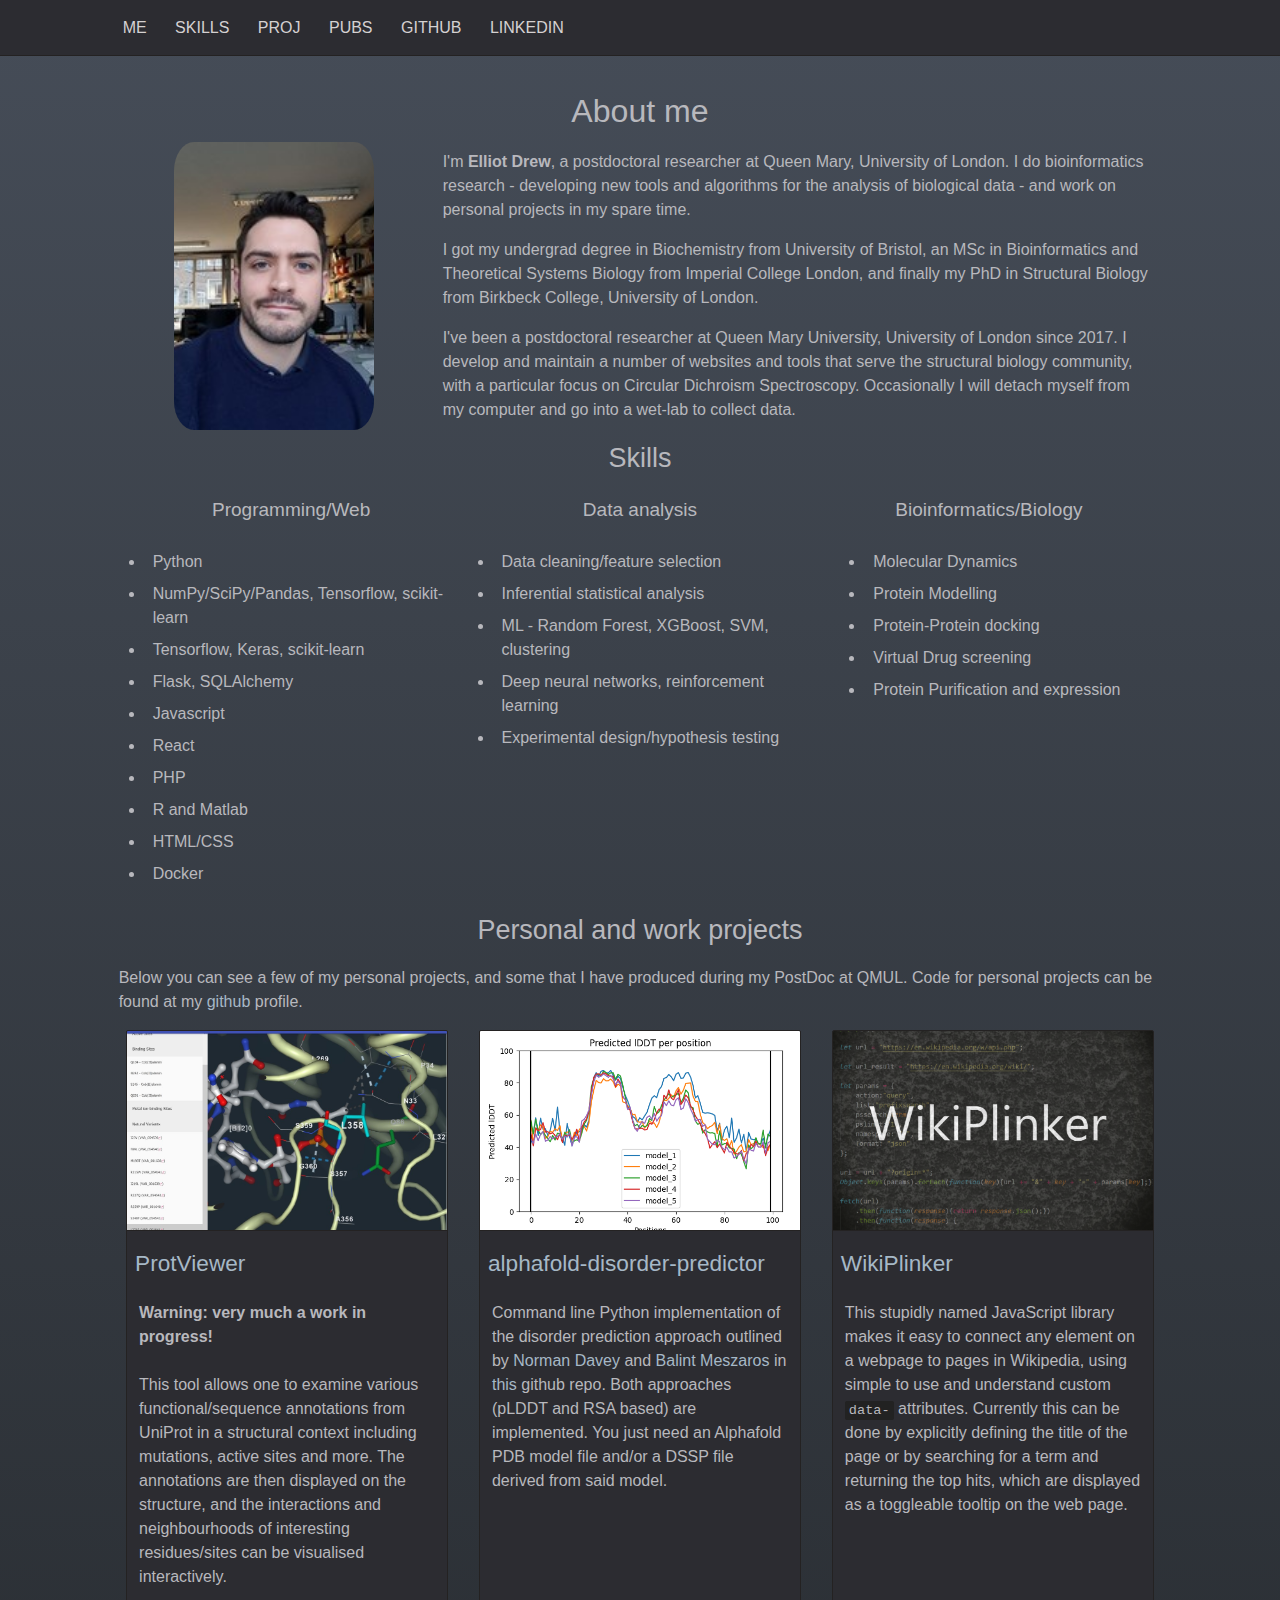
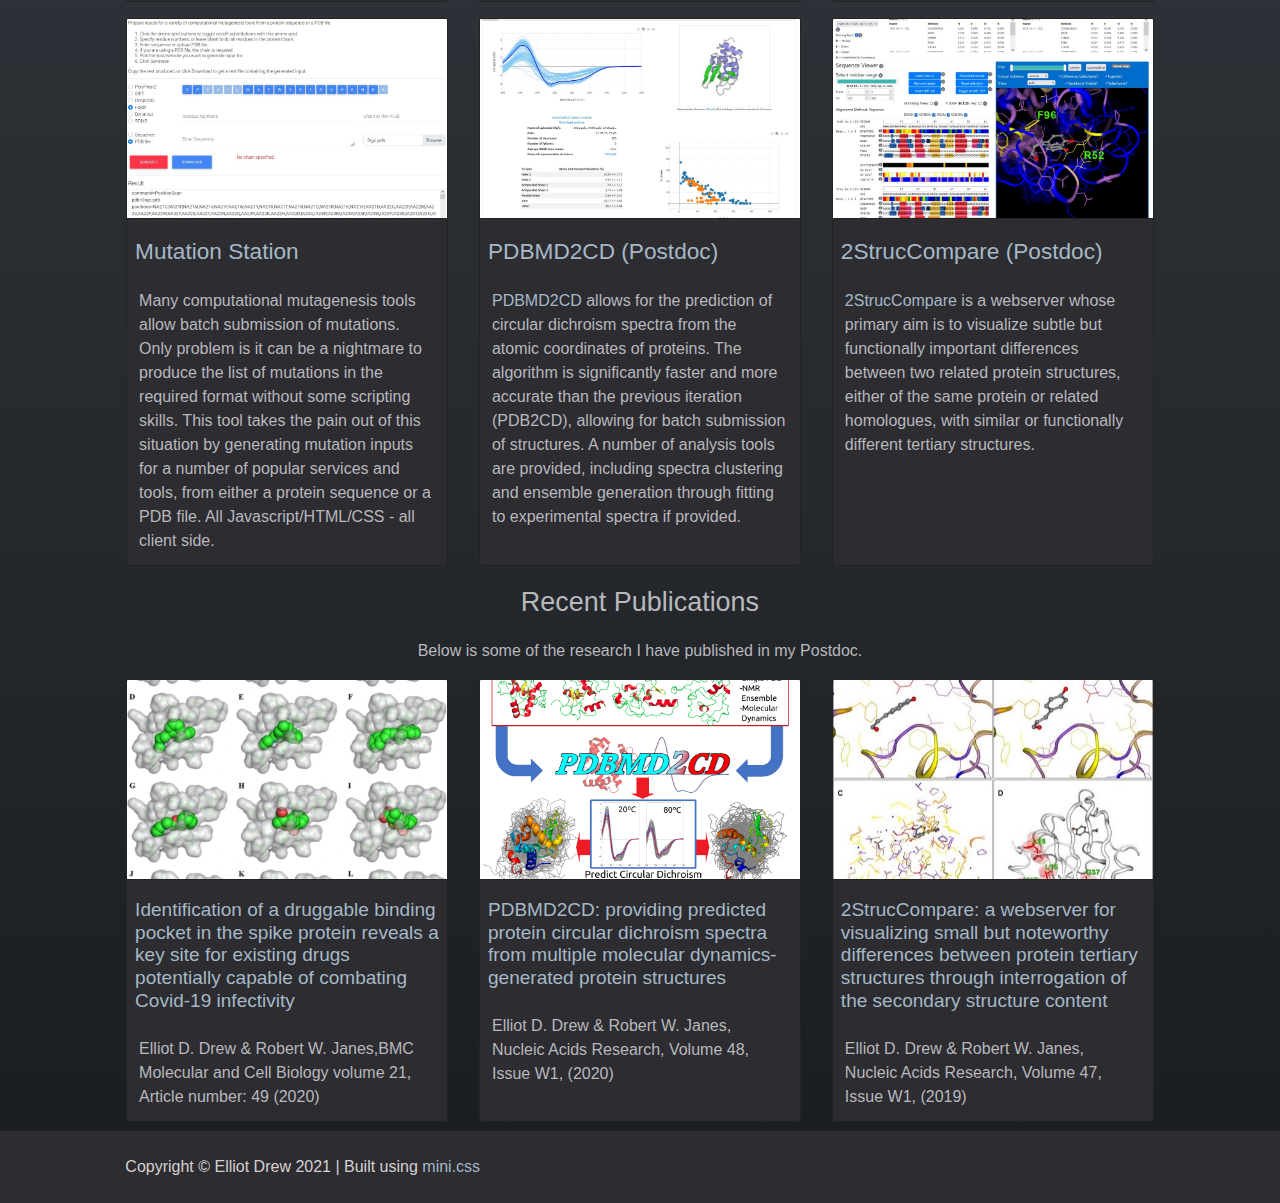
==== index.html @ ab7b0ad3 "Redesign" ====
<!doctype html>

<html lang="en">
<head>
  <meta charset="utf-8">
  <meta name="viewport" content="width=device-width, initial-scale=1">

  <title>A Basic HTML5 Template</title>
  <meta name="description" content="Elliot Drew's Portfolio">
  <meta name="author" content="Elliot Drew">

  <meta property="og:title" content="Elliot Drew's Portfolio">
  <meta property="og:type" content="website">
  <meta property="og:url" content="">
  <meta property="og:description" content="Elliot Drew's Portfolio">

  <link rel="icon" href="/favicon.ico">
  <link rel="icon" href="/favicon.svg" type="image/svg+xml">
  <link rel="apple-touch-icon" href="/apple-touch-icon.png">

  <link rel="stylesheet" href="mini-dark.css">
  
  <link rel="stylesheet" href="styles.css">

</head>

<body>

  <header class="sticky">
    <div class="col-sm col-lg-10 col-lg-offset-1">
      <a href="#top" role="button">Me</a>
      <a href="#skills" role="button">Skills</a>
      <a href="#projects" role="button">Proj</a>
      <a href="#pubs" role="button">Pubs</a>
      <a href="https://github.com/elliot-drew" role="button" target="_blank">Github</a>
      <a href="https://www.linkedin.com/in/elliot-drew-bio/" role="button" target="_blank">LinkedIn</a>
    </div>
  </header>
  <br />
  <div class="container">
    <div class="row cols-sm-12 cols-lg-10">
      <div class="col-lg-offset-1 row section-header">
        <h1 id="top">About me</h1>
      </div>
    </div>
    <div class="row">
      <div class="col-sm-12 col-lg-3 col-lg-offset-1 row section-header">
        <img class="profilepic" src="images/me.jpg">
      </div>
      <div class="col-sm-12 col-lg-7  row section-header">
        
        <p>
          I'm <b>Elliot Drew</b>, a postdoctoral researcher at Queen Mary, University of London. I do bioinformatics research - developing new tools and algorithms for
          the analysis of biological data - and
          work on personal projects in my spare time.
        </p>
        <p>
            I got my undergrad degree in Biochemistry from University of Bristol, an MSc in Bioinformatics and Theoretical 
            Systems Biology from Imperial College London, and finally my PhD in Structural Biology from Birkbeck College, 
            University of London.
        </p>
        <p>
            I've been a postdoctoral researcher at Queen Mary University, University of London since 2017. I develop and maintain a number
            of websites and tools that serve the structural biology community, with a particular focus on Circular Dichroism
            Spectroscopy. Occasionally I will detach myself from my computer and go into a wet-lab to collect data.
        </p>
      </div>
    </div>
    <div class="row cols-sm-12 cols-lg-10">
      <div class="col-lg-offset-1 row section-header">
        <h2 id="skills" >Skills</h2>
        </div>
    </div>
    <div class="row">
      <div class="col-sm-12 col-lg-1 row section-header"></div>
      <div class="col-sm-12 col-lg row section-header skills">
        <h4>Programming/Web</h4>
        <ul>
          <li>
              <p>
              Python
              </p>
          </li>
          <li>
            <p>
              NumPy/SciPy/Pandas, Tensorflow, scikit-learn
            </p>
          </li>
          <li>
            <p>
              Tensorflow, Keras, scikit-learn
            </p>
          </li>
          <li>
            <p>
              Flask, SQLAlchemy
            </p>
          </li>
          <li>
              <p>
              Javascript
              </p>
          </li>
          <li>
              <p>
              React
              </p>
          </li>
          <li>
              <p>
              PHP
              </p>
          </li>
          <li>
              <p>
              R and Matlab
              </p>
          </li>
          <li>
              <p>
              HTML/CSS
              </p>
          </li>
          <li>
              <p>
              Docker
              </p>
          </li>
      </ul>
      </div>
      <div class="col-sm-12 col-lg  row section-header skills">
        <h4>Data analysis</h4>
        <ul>
            <li>
                <p>
                Data cleaning/feature selection
                </p>
            </li>
            <li>
                <p>
                Inferential statistical analysis
                </p>
            </li>
            <li>
                <p>
                ML - Random Forest, XGBoost, SVM, clustering
                </p>
            </li>
            <li>
                <p>
                Deep neural networks, reinforcement learning
                </p>
            </li>
            <li>
                <p>
                Experimental design/hypothesis testing
                </p>
            </li>
        </ul>
      </div>
      <div class="col-sm-12 col-lg row section-header skills">
        <h4>Bioinformatics/Biology</h4>
        <ul>
            <li>
                <p>
                Molecular Dynamics
                </p>
            </li>
            <li>
                <p>
                Protein Modelling
                </p>
            </li>
            <li>
                <p>
                Protein-Protein docking
                </p>
            </li>
            <li>
                <p>
                Virtual Drug screening
                </p>
            </li>
            <li>
                <p>
                Protein Purification and expression
                </p>
            </li>
        </ul>
      </div>
      <div class="col-sm-12 col-lg-1 row section-header"></div>  
      </div>
    </div>
    <div class="row cols-sm-12 cols-lg-10">
      <div class="col-lg-offset-1 row section-header">
        <h2 id="projects" >Personal and work projects</h2>
      </div>
    </div>
    <div class="row cols-sm-12 cols-lg-10">
      <div class="col-lg-offset-1 row section-header">
        <p>
          Below you can see a few of my personal projects, and some that I have produced during my PostDoc at QMUL. Code for personal projects can 
          be found at my <a href="https://github.com/elliot-drew">github</a> profile.
        </p>
      </div>
    </div>
    <div class="row cols-sm-12 cols-lg-10">
      <!-- Add the extra style to make card spacing look better -->
      <div class="col-lg-offset-1 row" style="-webkit-justify-content: space-around; justify-content: space-around;">
        <div class="card">          
            <img class="section media" src="images/protviewer_website.jpg" border="0" alt="">
          <a href="https://elliot-drew.github.io/protviewer/" target="_blank">
          <h3 class="section double-padded">ProtViewer</h3>
          </a>
          <p class="section double-padded">
          <b>Warning: very much a work in progress!</b><br><br>
          This tool allows one to examine various functional/sequence annotations from UniProt in a structural context including mutations, active sites and more.
          The annotations are then displayed on the structure, and the interactions
          and neighbourhoods of interesting residues/sites can be visualised interactively.
          
          </p>
        </div>
        <div class="card">          
            <img class="section media" src="images/af-disorder-pred.png" border="0" alt="">
          <a href="https://github.com/elliot-drew/alphafold-disorder-prediction" target="_blank">
          <h3 class="section double-padded">alphafold-disorder-predictor</h3>
          </a>
          <p class="section double-padded">
          Command line Python implementation of the disorder prediction approach outlined by <a href="https://github.com/normandavey/">Norman Davey</a> 
          and <a href="https://github.com/BalintMeszaros">Balint Meszaros</a> in <a href="https://github.com/normandavey/ProcessedAlphafold">this</a> github repo.
          Both approaches (pLDDT and RSA based) are implemented. You just need an Alphafold PDB model file and/or a DSSP file derived from said model. 
          </p>
        </div>
        <div class="card">          
            <img class="section media" src="images/wikiplinker.png" border="0" alt="">
          <a href="https://elliot-drew.github.io/wikiplinker/" target="_blank">
          <h3 class="section double-padded">WikiPlinker</h3>
          </a>
          <p class="section double-padded">
            This stupidly named JavaScript library makes it easy to connect any element on a webpage
            to pages in Wikipedia, using simple to use and understand custom <code>data-</code> attributes. 
            Currently this can be done by explicitly
            defining the title of the page or by searching for a term and returning the top hits, which are
            displayed as a toggleable tooltip on the web page.
          </p>
        </div>
        <div class="card">          
            <img class="section media" src="images/mutationstation_website.jpg" border="0" alt="">
          <a href="https://elliot-drew.github.io/mutation-station/" target="_blank">
          <h3 class="section double-padded">Mutation Station</h3>
          </a>
          <p class="section double-padded">
            Many computational mutagenesis tools allow batch submission of mutations.
            Only problem is it can be a nightmare to produce the list of mutations in the required format without some scripting skills.
            This tool takes the pain out of this situation by generating mutation inputs for a number of popular services and tools, from either
            a protein sequence or a PDB file. All Javascript/HTML/CSS - all client side.
          </p>
        </div>
        <div class="card">          
            <img class="section media" src="images/pdbmd2cd_website.jpg" border="0" alt="">
          <a href="https://pdbmd2cd.cryst.bbk.ac.uk" target="_blank">
          <h3 class="section double-padded">PDBMD2CD (Postdoc)</h3>
          </a>
          <p class="section double-padded">
            <a href="https://pdbmd2cd.cryst.bbk.ac.uk">PDBMD2CD</a> allows for the prediction of circular dichroism spectra from the atomic coordinates of proteins. The algorithm is significantly faster and more accurate than the previous iteration (PDB2CD), allowing for batch submission of structures. A number of analysis tools are provided, including spectra clustering and ensemble generation through fitting to experimental spectra if provided.
          </p>
        </div>
        <div class="card">          
            <img class="section media" src="images/2struccomp_website.jpg" border="0" alt="">
          <a href="https://2struccompare.cryst.bbk.ac.uk" target="_blank">
          <h3 class="section double-padded">2StrucCompare (Postdoc)</h3>
          </a>
          <p class="section double-padded">
            <a href="https://2struccompare.cryst.bbk.ac.uk">2StrucCompare</a> is a webserver whose primary aim is to visualize subtle but functionally important differences between two related protein structures, either of the same protein or related homologues, with similar or functionally different tertiary structures.
          </p>
        </div>
      </div>
    </div>
    <div class="row cols-sm-12 cols-lg-10">
      <div class="col-lg-offset-1 row section-header">
        <h2 id="pubs">Recent Publications</h2>
      </div>
    </div>
    <div class="row cols-sm-12 cols-lg-10">
      <div class="col-lg-offset-1 row section-header">
        <p>
          Below is some of the research I have published in my Postdoc.
        </p>
      </div>
    </div>
    <div class="row cols-sm-12 cols-lg-10">
      <!-- Add the extra style to make card spacing look better -->
      <div class="col-lg-offset-1 row" style="-webkit-justify-content: space-around; justify-content: space-around;">
        <div class="card">          
            <img class="section media" src="images/covid_paper.jpg" border="0" alt="">
          <a href="https://link.springer.com/article/10.1186/s12860-020-00294-x" target="_blank">
          <h4 class="section double-padded">Identification of a druggable binding pocket in the spike protein reveals a key site for existing drugs potentially capable of combating Covid-19 infectivity</h4>
          </a>
          <p class="section double-padded">Elliot D. Drew & Robert W. Janes,BMC Molecular and Cell Biology volume 21, Article number: 49 (2020)</p>
        </div>
        <div class="card">          
            <img class="section media" src="images/PDBMD2CDabs.png" border="0" alt="">
          <a href="https://academic.oup.com/nar/article/48/W1/W17/5826170" target="_blank">
          <h4 class="section double-padded">PDBMD2CD: providing predicted protein circular dichroism spectra from multiple molecular dynamics-generated protein structures</h4>
          </a>
          <p class="section double-padded">Elliot D. Drew & Robert W. Janes, Nucleic Acids Research, Volume 48, Issue W1, (2020)</p>
        </div>
        <div class="card">          
            <img class="section media" src="images/2struccomp_paper.jpeg" border="0" alt="">
          <a href="https://academic.oup.com/nar/article/47/W1/W477/5494782" target="_blank">
          <h4 class="section double-padded">2StrucCompare: a webserver for visualizing small but noteworthy differences between protein tertiary structures through interrogation of the secondary structure content</h4>
          </a>
          <p class="section double-padded">
            Elliot D. Drew & Robert W. Janes, Nucleic Acids Research, Volume 47, Issue W1, (2019)
          </p>
        </div>
      </div>
    </div>
  </div>
  <footer>
    <div class="col-sm col-lg-10 col-lg-offset-1">
      <p>Copyright &copy; Elliot Drew 2021 | Built using <a href="https://chalarangelo.github.io/mini.css/">mini.css</a>
      </p>
    </div>
  </footer>

</body>
</html>
---- mini-dark.css ----
@charset "UTF-8";
/*
  Flavor name: Dark (mini-dark)
  Author: Angelos Chalaris (chalarangelo@gmail.com)
  Maintainers: Angelos Chalaris
  mini.css version: v3.0.1
*/
/*
  Browsers resets and base typography.
*/
/* Core module CSS variable definitions */
:root {
  --fore-color: #b8b8bd;
  --secondary-fore-color: #d5d1d1;
  --back-color: #18181e;
  --secondary-back-color: #222;
  --blockquote-color: #f57c00;
  --pre-color: #1565c0;
  --border-color: #242222;
  --secondary-border-color: #242222;
  --heading-ratio: 1.19;
  --universal-margin: 0.5rem;
  --universal-padding: 0.5rem;
  --universal-border-radius: 0.125rem;
  --a-link-color: #a6b8c6;
  --a-visited-color: #a6b8c6;
}

html {
  font-size: 16px;
}

a, b, del, em, i, ins, q, span, strong, u {
  font-size: 1em;
}

html, * {
  font-family: -apple-system, BlinkMacSystemFont, "Segoe UI", Roboto, Ubuntu, "Helvetica Neue", Helvetica, sans-serif;
  line-height: 1.5;
  -webkit-text-size-adjust: 100%;
}

* {
  font-size: 1rem;
}

body {
  margin: 0;
  color: var(--fore-color);
  background: var(--back-color);
}

details {
  display: block;
}

summary {
  display: list-item;
}

abbr[title] {
  border-bottom: none;
  text-decoration: underline dotted;
}

input {
  overflow: visible;
}

img {
  max-width: 100%;
  height: auto;
}

h1, h2, h3, h4, h5, h6 {
  line-height: 1.2;
  margin: calc(1.5 * var(--universal-margin)) var(--universal-margin);
  font-weight: 500;
}

h1 small, h2 small, h3 small, h4 small, h5 small, h6 small {
  color: var(--secondary-fore-color);
  display: block;
  margin-top: -0.25rem;
}

h1 {
  font-size: calc(1rem * var(--heading-ratio) * var(--heading-ratio) * var(--heading-ratio) * var(--heading-ratio));
}

h2 {
  font-size: calc(1rem * var(--heading-ratio) * var(--heading-ratio) * var(--heading-ratio));
}

h3 {
  font-size: calc(1rem * var(--heading-ratio) * var(--heading-ratio));
}

h4 {
  font-size: calc(1rem * var(--heading-ratio));
}

h5 {
  font-size: 1rem;
}

h6 {
  font-size: calc(1rem / var(--heading-ratio));
}

p {
  margin: var(--universal-margin);
}

ol, ul {
  margin: var(--universal-margin);
  padding-left: calc(2 * var(--universal-margin));
}

b, strong {
  font-weight: 700;
}

hr {
  box-sizing: content-box;
  border: 0;
  line-height: 1.25em;
  margin: var(--universal-margin);
  height: 0.0625rem;
  background: linear-gradient(to right, transparent, var(--border-color) 20%, var(--border-color) 80%, transparent);
}

blockquote {
  display: block;
  position: relative;
  font-style: italic;
  color: var(--secondary-fore-color);
  margin: var(--universal-margin);
  padding: calc(3 * var(--universal-padding));
  border: 0.0625rem solid var(--secondary-border-color);
  border-left: 0.375rem solid var(--blockquote-color);
  border-radius: 0 var(--universal-border-radius) var(--universal-border-radius) 0;
}

blockquote:before {
  position: absolute;
  top: calc(0rem - var(--universal-padding));
  left: 0;
  font-family: sans-serif;
  font-size: 3rem;
  font-weight: 700;
  content: "\201c";
  color: var(--blockquote-color);
}

blockquote[cite]:after {
  font-style: normal;
  font-size: 0.75em;
  font-weight: 700;
  content: "\a—  " attr(cite);
  white-space: pre;
}

code, kbd, pre, samp {
  font-family: Menlo, Consolas, monospace;
  font-size: 0.85em;
}

code {
  background: var(--secondary-back-color);
  border-radius: var(--universal-border-radius);
  padding: calc(var(--universal-padding) / 4) calc(var(--universal-padding) / 2);
}

kbd {
  background: var(--fore-color);
  color: var(--back-color);
  border-radius: var(--universal-border-radius);
  padding: calc(var(--universal-padding) / 4) calc(var(--universal-padding) / 2);
}

pre {
  overflow: auto;
  background: var(--secondary-back-color);
  padding: calc(1.5 * var(--universal-padding));
  margin: var(--universal-margin);
  border: 0.0625rem solid var(--secondary-border-color);
  border-left: 0.25rem solid var(--pre-color);
  border-radius: 0 var(--universal-border-radius) var(--universal-border-radius) 0;
}

sup, sub, code, kbd {
  line-height: 0;
  position: relative;
  vertical-align: baseline;
}

small, sup, sub, figcaption {
  font-size: 0.75em;
}

sup {
  top: -0.5em;
}

sub {
  bottom: -0.25em;
}

figure {
  margin: var(--universal-margin);
}

figcaption {
  color: var(--secondary-fore-color);
}

a {
  text-decoration: none;
}

a:link {
  color: var(--a-link-color);
}

a:visited {
  color: var(--a-visited-color);
}

a:hover, a:focus {
  text-decoration: underline;
}

/*
  Definitions for the grid system, cards and containers.
*/
.container {
  margin: 0 auto;
  padding: 0 calc(1.5 * var(--universal-padding));
}

.row {
  box-sizing: border-box;
  display: flex;
  flex: 0 1 auto;
  flex-flow: row wrap;
}

.col-sm,
[class^='col-sm-'],
[class^='col-sm-offset-'],
.row[class*='cols-sm-'] > * {
  box-sizing: border-box;
  flex: 0 0 auto;
  padding: 0 calc(var(--universal-padding) / 2);
}

.col-sm,
.row.cols-sm > * {
  max-width: 100%;
  flex-grow: 1;
  flex-basis: 0;
}

.col-sm-1,
.row.cols-sm-1 > * {
  max-width: 8.33333%;
  flex-basis: 8.33333%;
}

.col-sm-offset-0 {
  margin-left: 0;
}

.col-sm-2,
.row.cols-sm-2 > * {
  max-width: 16.66667%;
  flex-basis: 16.66667%;
}

.col-sm-offset-1 {
  margin-left: 8.33333%;
}

.col-sm-3,
.row.cols-sm-3 > * {
  max-width: 25%;
  flex-basis: 25%;
}

.col-sm-offset-2 {
  margin-left: 16.66667%;
}

.col-sm-4,
.row.cols-sm-4 > * {
  max-width: 33.33333%;
  flex-basis: 33.33333%;
}

.col-sm-offset-3 {
  margin-left: 25%;
}

.col-sm-5,
.row.cols-sm-5 > * {
  max-width: 41.66667%;
  flex-basis: 41.66667%;
}

.col-sm-offset-4 {
  margin-left: 33.33333%;
}

.col-sm-6,
.row.cols-sm-6 > * {
  max-width: 50%;
  flex-basis: 50%;
}

.col-sm-offset-5 {
  margin-left: 41.66667%;
}

.col-sm-7,
.row.cols-sm-7 > * {
  max-width: 58.33333%;
  flex-basis: 58.33333%;
}

.col-sm-offset-6 {
  margin-left: 50%;
}

.col-sm-8,
.row.cols-sm-8 > * {
  max-width: 66.66667%;
  flex-basis: 66.66667%;
}

.col-sm-offset-7 {
  margin-left: 58.33333%;
}

.col-sm-9,
.row.cols-sm-9 > * {
  max-width: 75%;
  flex-basis: 75%;
}

.col-sm-offset-8 {
  margin-left: 66.66667%;
}

.col-sm-10,
.row.cols-sm-10 > * {
  max-width: 83.33333%;
  flex-basis: 83.33333%;
}

.col-sm-offset-9 {
  margin-left: 75%;
}

.col-sm-11,
.row.cols-sm-11 > * {
  max-width: 91.66667%;
  flex-basis: 91.66667%;
}

.col-sm-offset-10 {
  margin-left: 83.33333%;
}

.col-sm-12,
.row.cols-sm-12 > * {
  max-width: 100%;
  flex-basis: 100%;
}

.col-sm-offset-11 {
  margin-left: 91.66667%;
}

.col-sm-normal {
  order: initial;
}

.col-sm-first {
  order: -999;
}

.col-sm-last {
  order: 999;
}

@media screen and (min-width: 768px) {
  .col-md,
  [class^='col-md-'],
  [class^='col-md-offset-'],
  .row[class*='cols-md-'] > * {
    box-sizing: border-box;
    flex: 0 0 auto;
    padding: 0 calc(var(--universal-padding) / 2);
  }
  .col-md,
  .row.cols-md > * {
    max-width: 100%;
    flex-grow: 1;
    flex-basis: 0;
  }
  .col-md-1,
  .row.cols-md-1 > * {
    max-width: 8.33333%;
    flex-basis: 8.33333%;
  }
  .col-md-offset-0 {
    margin-left: 0;
  }
  .col-md-2,
  .row.cols-md-2 > * {
    max-width: 16.66667%;
    flex-basis: 16.66667%;
  }
  .col-md-offset-1 {
    margin-left: 8.33333%;
  }
  .col-md-3,
  .row.cols-md-3 > * {
    max-width: 25%;
    flex-basis: 25%;
  }
  .col-md-offset-2 {
    margin-left: 16.66667%;
  }
  .col-md-4,
  .row.cols-md-4 > * {
    max-width: 33.33333%;
    flex-basis: 33.33333%;
  }
  .col-md-offset-3 {
    margin-left: 25%;
  }
  .col-md-5,
  .row.cols-md-5 > * {
    max-width: 41.66667%;
    flex-basis: 41.66667%;
  }
  .col-md-offset-4 {
    margin-left: 33.33333%;
  }
  .col-md-6,
  .row.cols-md-6 > * {
    max-width: 50%;
    flex-basis: 50%;
  }
  .col-md-offset-5 {
    margin-left: 41.66667%;
  }
  .col-md-7,
  .row.cols-md-7 > * {
    max-width: 58.33333%;
    flex-basis: 58.33333%;
  }
  .col-md-offset-6 {
    margin-left: 50%;
  }
  .col-md-8,
  .row.cols-md-8 > * {
    max-width: 66.66667%;
    flex-basis: 66.66667%;
  }
  .col-md-offset-7 {
    margin-left: 58.33333%;
  }
  .col-md-9,
  .row.cols-md-9 > * {
    max-width: 75%;
    flex-basis: 75%;
  }
  .col-md-offset-8 {
    margin-left: 66.66667%;
  }
  .col-md-10,
  .row.cols-md-10 > * {
    max-width: 83.33333%;
    flex-basis: 83.33333%;
  }
  .col-md-offset-9 {
    margin-left: 75%;
  }
  .col-md-11,
  .row.cols-md-11 > * {
    max-width: 91.66667%;
    flex-basis: 91.66667%;
  }
  .col-md-offset-10 {
    margin-left: 83.33333%;
  }
  .col-md-12,
  .row.cols-md-12 > * {
    max-width: 100%;
    flex-basis: 100%;
  }
  .col-md-offset-11 {
    margin-left: 91.66667%;
  }
  .col-md-normal {
    order: initial;
  }
  .col-md-first {
    order: -999;
  }
  .col-md-last {
    order: 999;
  }
}

@media screen and (min-width: 1280px) {
  .col-lg,
  [class^='col-lg-'],
  [class^='col-lg-offset-'],
  .row[class*='cols-lg-'] > * {
    box-sizing: border-box;
    flex: 0 0 auto;
    padding: 0 calc(var(--universal-padding) / 2);
  }
  .col-lg,
  .row.cols-lg > * {
    max-width: 100%;
    flex-grow: 1;
    flex-basis: 0;
  }
  .col-lg-1,
  .row.cols-lg-1 > * {
    max-width: 8.33333%;
    flex-basis: 8.33333%;
  }
  .col-lg-offset-0 {
    margin-left: 0;
  }
  .col-lg-2,
  .row.cols-lg-2 > * {
    max-width: 16.66667%;
    flex-basis: 16.66667%;
  }
  .col-lg-offset-1 {
    margin-left: 8.33333%;
  }
  .col-lg-3,
  .row.cols-lg-3 > * {
    max-width: 25%;
    flex-basis: 25%;
  }
  .col-lg-offset-2 {
    margin-left: 16.66667%;
  }
  .col-lg-4,
  .row.cols-lg-4 > * {
    max-width: 33.33333%;
    flex-basis: 33.33333%;
  }
  .col-lg-offset-3 {
    margin-left: 25%;
  }
  .col-lg-5,
  .row.cols-lg-5 > * {
    max-width: 41.66667%;
    flex-basis: 41.66667%;
  }
  .col-lg-offset-4 {
    margin-left: 33.33333%;
  }
  .col-lg-6,
  .row.cols-lg-6 > * {
    max-width: 50%;
    flex-basis: 50%;
  }
  .col-lg-offset-5 {
    margin-left: 41.66667%;
  }
  .col-lg-7,
  .row.cols-lg-7 > * {
    max-width: 58.33333%;
    flex-basis: 58.33333%;
  }
  .col-lg-offset-6 {
    margin-left: 50%;
  }
  .col-lg-8,
  .row.cols-lg-8 > * {
    max-width: 66.66667%;
    flex-basis: 66.66667%;
  }
  .col-lg-offset-7 {
    margin-left: 58.33333%;
  }
  .col-lg-9,
  .row.cols-lg-9 > * {
    max-width: 75%;
    flex-basis: 75%;
  }
  .col-lg-offset-8 {
    margin-left: 66.66667%;
  }
  .col-lg-10,
  .row.cols-lg-10 > * {
    max-width: 83.33333%;
    flex-basis: 83.33333%;
  }
  .col-lg-offset-9 {
    margin-left: 75%;
  }
  .col-lg-11,
  .row.cols-lg-11 > * {
    max-width: 91.66667%;
    flex-basis: 91.66667%;
  }
  .col-lg-offset-10 {
    margin-left: 83.33333%;
  }
  .col-lg-12,
  .row.cols-lg-12 > * {
    max-width: 100%;
    flex-basis: 100%;
  }
  .col-lg-offset-11 {
    margin-left: 91.66667%;
  }
  .col-lg-normal {
    order: initial;
  }
  .col-lg-first {
    order: -999;
  }
  .col-lg-last {
    order: 999;
  }
}

/* Card component CSS variable definitions */
:root {
  --card-back-color: #2c2c31;
  --card-fore-color: #b8b8bd;
  --card-border-color: #242222;
}

.card {
  display: flex;
  flex-direction: column;
  justify-content: space-between;
  align-self: center;
  position: relative;
  width: 100%;
  background: var(--card-back-color);
  color: var(--card-fore-color);
  border: 0.0625rem solid var(--card-border-color);
  border-radius: var(--universal-border-radius);
  margin: var(--universal-margin);
  overflow: hidden;
}

@media screen and (min-width: 320px) {
  .card {
    max-width: 320px;
  }
}

.card > .section {
  background: var(--card-back-color);
  color: var(--card-fore-color);
  box-sizing: border-box;
  margin: 0;
  border: 0;
  border-radius: 0;
  border-bottom: 0.0625rem solid var(--card-border-color);
  padding: var(--universal-padding);
  width: 100%;
}

.card > .section.media {
  height: 200px;
  padding: 0;
  -o-object-fit: cover;
  object-fit: cover;
}

.card > .section:last-child {
  border-bottom: 0;
}

/*
	 Custom elements for card elements.
*/
@media screen and (min-width: 240px) {
  .card.small {
    max-width: 240px;
  }
}

@media screen and (min-width: 480px) {
  .card.large {
    max-width: 480px;
  }
}

.card.fluid {
  max-width: 100%;
  width: auto;
}

.card.warning {
  --card-back-color: #ffca28;
  --card-fore-color: #111;
  --card-border-color: #242222;
}

.card.error {
  --card-back-color: #b71c1c;
  --card-fore-color: #f8f8f8;
  --card-border-color: #242222;
}

.card > .section.dark {
  --card-back-color: #e0e0e0;
  --card-fore-color: #111;
}

.card > .section.double-padded {
  padding: calc(1.5 * var(--universal-padding));
}

/*
  Definitions for forms and input elements.
*/
/* Input_control module CSS variable definitions */
:root {
  --form-back-color: #222;
  --form-fore-color: #b8b8bd;
  --form-border-color: #242222;
  --input-back-color: #2c2c31;
  --input-fore-color: #b8b8bd;
  --input-border-color: #242222;
  --input-focus-color: #0288d1;
  --input-invalid-color: #d32f2f;
  --button-back-color: #212121;
  --button-hover-back-color: #444;
  --button-fore-color: #e2e2e2;
  --button-border-color: #242222;
  --button-hover-border-color: #242222;
  --button-group-border-color: #242222;
}

form {
  background: var(--form-back-color);
  color: var(--form-fore-color);
  border: 0.0625rem solid var(--form-border-color);
  border-radius: var(--universal-border-radius);
  margin: var(--universal-margin);
  padding: calc(2 * var(--universal-padding)) var(--universal-padding);
}

fieldset {
  border: 0.0625rem solid var(--form-border-color);
  border-radius: var(--universal-border-radius);
  margin: calc(var(--universal-margin) / 4);
  padding: var(--universal-padding);
}

legend {
  box-sizing: border-box;
  display: table;
  max-width: 100%;
  white-space: normal;
  font-weight: 700;
  padding: calc(var(--universal-padding) / 2);
}

label {
  padding: calc(var(--universal-padding) / 2) var(--universal-padding);
}

.input-group {
  display: inline-block;
}

.input-group.fluid {
  display: flex;
  align-items: center;
  justify-content: center;
}

.input-group.fluid > input {
  max-width: 100%;
  flex-grow: 1;
  flex-basis: 0px;
}

@media screen and (max-width: 767px) {
  .input-group.fluid {
    align-items: stretch;
    flex-direction: column;
  }
}

.input-group.vertical {
  display: flex;
  align-items: stretch;
  flex-direction: column;
}

.input-group.vertical > input {
  max-width: 100%;
  flex-grow: 1;
  flex-basis: 0px;
}

[type="number"]::-webkit-inner-spin-button, [type="number"]::-webkit-outer-spin-button {
  height: auto;
}

[type="search"] {
  -webkit-appearance: textfield;
  outline-offset: -2px;
}

[type="search"]::-webkit-search-cancel-button,
[type="search"]::-webkit-search-decoration {
  -webkit-appearance: none;
}

input:not([type]), [type="text"], [type="email"], [type="number"], [type="search"],
[type="password"], [type="url"], [type="tel"], [type="checkbox"], [type="radio"], textarea, select {
  box-sizing: border-box;
  background: var(--input-back-color);
  color: var(--input-fore-color);
  border: 0.0625rem solid var(--input-border-color);
  border-radius: var(--universal-border-radius);
  margin: calc(var(--universal-margin) / 2);
  padding: var(--universal-padding) calc(1.5 * var(--universal-padding));
}

input:not([type="button"]):not([type="submit"]):not([type="reset"]):hover, input:not([type="button"]):not([type="submit"]):not([type="reset"]):focus, textarea:hover, textarea:focus, select:hover, select:focus {
  border-color: #242222;
  box-shadow: none;
}

input:not([type="button"]):not([type="submit"]):not([type="reset"]):invalid, input:not([type="button"]):not([type="submit"]):not([type="reset"]):focus:invalid, textarea:invalid, textarea:focus:invalid, select:invalid, select:focus:invalid {
  border-color: #242222;
  box-shadow: none;
}

input:not([type="button"]):not([type="submit"]):not([type="reset"])[readonly], textarea[readonly], select[readonly] {
  background: var(--secondary-back-color);
}

select {
  max-width: 100%;
}

option {
  overflow: hidden;
  text-overflow: ellipsis;
}

[type="checkbox"], [type="radio"] {
  -webkit-appearance: none;
  -moz-appearance: none;
  appearance: none;
  position: relative;
  height: calc(1rem + var(--universal-padding) / 2);
  width: calc(1rem + var(--universal-padding) / 2);
  vertical-align: text-bottom;
  padding: 0;
  flex-basis: calc(1rem + var(--universal-padding) / 2) !important;
  flex-grow: 0 !important;
}

[type="checkbox"]:checked:before, [type="radio"]:checked:before {
  position: absolute;
}

[type="checkbox"]:checked:before {
  content: '\2713';
  font-family: sans-serif;
  font-size: calc(1rem + var(--universal-padding) / 2);
  top: calc(0rem - var(--universal-padding));
  left: calc(var(--universal-padding) / 4);
}

[type="radio"] {
  border-radius: 100%;
}

[type="radio"]:checked:before {
  border-radius: 100%;
  content: '';
  top: calc(0.0625rem + var(--universal-padding) / 2);
  left: calc(0.0625rem + var(--universal-padding) / 2);
  background: var(--input-fore-color);
  width: 0.5rem;
  height: 0.5rem;
}

:placeholder-shown {
  color: var(--input-fore-color);
}

::-ms-placeholder {
  color: var(--input-fore-color);
  opacity: 0.54;
}

button::-moz-focus-inner, [type="button"]::-moz-focus-inner, [type="reset"]::-moz-focus-inner, [type="submit"]::-moz-focus-inner {
  border-style: none;
  padding: 0;
}

button, html [type="button"], [type="reset"], [type="submit"] {
  -webkit-appearance: button;
}

button {
  overflow: visible;
  text-transform: none;
}

button, [type="button"], [type="submit"], [type="reset"],
a.button, label.button, .button,
a[role="button"], label[role="button"], [role="button"] {
  display: inline-block;
  background: var(--button-back-color);
  color: var(--button-fore-color);
  border: 0.0625rem solid var(--button-border-color);
  border-radius: var(--universal-border-radius);
  padding: var(--universal-padding) calc(1.5 * var(--universal-padding));
  margin: var(--universal-margin);
  text-decoration: none;
  cursor: pointer;
  transition: background 0.3s;
}

button:hover, button:focus, [type="button"]:hover, [type="button"]:focus, [type="submit"]:hover, [type="submit"]:focus, [type="reset"]:hover, [type="reset"]:focus,
a.button:hover,
a.button:focus, label.button:hover, label.button:focus, .button:hover, .button:focus,
a[role="button"]:hover,
a[role="button"]:focus, label[role="button"]:hover, label[role="button"]:focus, [role="button"]:hover, [role="button"]:focus {
  background: var(--button-hover-back-color);
  border-color: #242222;
}

input:disabled, input[disabled], textarea:disabled, textarea[disabled], select:disabled, select[disabled], button:disabled, button[disabled], .button:disabled, .button[disabled], [role="button"]:disabled, [role="button"][disabled] {
  cursor: not-allowed;
  opacity: 0.75;
}

.button-group {
  display: flex;
  border: 0.0625rem solid var(--button-group-border-color);
  border-radius: var(--universal-border-radius);
  margin: var(--universal-margin);
}

.button-group > button, .button-group [type="button"], .button-group > [type="submit"], .button-group > [type="reset"],
.button-group > .button, .button-group > [role="button"] {
  margin: 0;
  max-width: 100%;
  flex: 1 1 auto;
  text-align: center;
  border: 0;
  border-radius: 0;
  box-shadow: none;
}

.button-group > :not(:first-child) {
  border-left: 0.0625rem solid var(--button-group-border-color);
}

@media screen and (max-width: 767px) {
  .button-group {
    flex-direction: column;
  }
  .button-group > :not(:first-child) {
    border: 0;
    border-top: 0.0625rem solid var(--button-group-border-color);
  }
}

/*
	 Custom elements for forms and input elements.
*/
button.primary, [type="button"].primary, [type="submit"].primary, [type="reset"].primary, .button.primary, [role="button"].primary {
  --button-back-color: #1976d2;
  --button-fore-color: #f8f8f8;
}

button.primary:hover, button.primary:focus, [type="button"].primary:hover, [type="button"].primary:focus, [type="submit"].primary:hover, [type="submit"].primary:focus, [type="reset"].primary:hover, [type="reset"].primary:focus, .button.primary:hover, .button.primary:focus, [role="button"].primary:hover, [role="button"].primary:focus {
  --button-hover-back-color: #1565c0;
}

button.secondary, [type="button"].secondary, [type="submit"].secondary, [type="reset"].secondary, .button.secondary, [role="button"].secondary {
  --button-back-color: #d32f2f;
  --button-fore-color: #f8f8f8;
}

button.secondary:hover, button.secondary:focus, [type="button"].secondary:hover, [type="button"].secondary:focus, [type="submit"].secondary:hover, [type="submit"].secondary:focus, [type="reset"].secondary:hover, [type="reset"].secondary:focus, .button.secondary:hover, .button.secondary:focus, [role="button"].secondary:hover, [role="button"].secondary:focus {
  --button-hover-back-color: #c62828;
}

button.tertiary, [type="button"].tertiary, [type="submit"].tertiary, [type="reset"].tertiary, .button.tertiary, [role="button"].tertiary {
  --button-back-color: #308732;
  --button-fore-color: #f8f8f8;
}

button.tertiary:hover, button.tertiary:focus, [type="button"].tertiary:hover, [type="button"].tertiary:focus, [type="submit"].tertiary:hover, [type="submit"].tertiary:focus, [type="reset"].tertiary:hover, [type="reset"].tertiary:focus, .button.tertiary:hover, .button.tertiary:focus, [role="button"].tertiary:hover, [role="button"].tertiary:focus {
  --button-hover-back-color: #277529;
}

button.inverse, [type="button"].inverse, [type="submit"].inverse, [type="reset"].inverse, .button.inverse, [role="button"].inverse {
  --button-back-color: #f8f8f8;
  --button-fore-color: #212121;
}

button.inverse:hover, button.inverse:focus, [type="button"].inverse:hover, [type="button"].inverse:focus, [type="submit"].inverse:hover, [type="submit"].inverse:focus, [type="reset"].inverse:hover, [type="reset"].inverse:focus, .button.inverse:hover, .button.inverse:focus, [role="button"].inverse:hover, [role="button"].inverse:focus {
  --button-hover-back-color: #f0f0f0;
}

button.small, [type="button"].small, [type="submit"].small, [type="reset"].small, .button.small, [role="button"].small {
  padding: calc(0.5 * var(--universal-padding)) calc(0.75 * var(--universal-padding));
  margin: var(--universal-margin);
}

button.large, [type="button"].large, [type="submit"].large, [type="reset"].large, .button.large, [role="button"].large {
  padding: calc(1.5 * var(--universal-padding)) calc(2 * var(--universal-padding));
  margin: var(--universal-margin);
}

/*
  Definitions for navigation elements.
*/
/* Navigation module CSS variable definitions */
:root {
  --header-back-color: #2c2c31;
  --header-hover-back-color: #222;
  --header-fore-color: #d5d1d1;
  --header-border-color: #242222;
  --nav-back-color: #2c2c31;
  --nav-hover-back-color: #222;
  --nav-fore-color: #d5d1d1;
  --nav-border-color: #242222;
  --nav-link-color: #0277bd;
  --footer-fore-color: #d5d1d1;
  --footer-back-color: #2c2c31;
  --footer-border-color: #242222;
  --footer-link-color: #0277bd;
  --drawer-back-color: #2c2c31;
  --drawer-hover-back-color: #222;
  --drawer-border-color: #242222;
  --drawer-close-color: #f0f0f0;
}

header {
  height: 3.1875rem;
  background: var(--header-back-color);
  color: var(--header-fore-color);
  border-bottom: 0.0625rem solid var(--header-border-color);
  padding: calc(var(--universal-padding) / 4) 0;
  white-space: nowrap;
  overflow-x: auto;
  overflow-y: hidden;
}

header.row {
  box-sizing: content-box;
}

header .logo {
  color: var(--header-fore-color);
  font-size: 1.75rem;
  padding: var(--universal-padding) calc(2 * var(--universal-padding));
  text-decoration: none;
}

header button, header [type="button"], header .button, header [role="button"] {
  box-sizing: border-box;
  position: relative;
  top: calc(0rem - var(--universal-padding) / 4);
  height: calc(3.1875rem + var(--universal-padding) / 2);
  background: var(--header-back-color);
  line-height: calc(3.1875rem - var(--universal-padding) * 1.5);
  text-align: center;
  color: var(--header-fore-color);
  border: 0;
  border-radius: 0;
  margin: 0;
  text-transform: uppercase;
}

header button:hover, header button:focus, header [type="button"]:hover, header [type="button"]:focus, header .button:hover, header .button:focus, header [role="button"]:hover, header [role="button"]:focus {
  background: var(--header-hover-back-color);
}

nav {
  background: var(--nav-back-color);
  color: var(--nav-fore-color);
  border: 0.0625rem solid var(--nav-border-color);
  border-radius: var(--universal-border-radius);
  margin: var(--universal-margin);
}

nav * {
  padding: var(--universal-padding) calc(1.5 * var(--universal-padding));
}

nav a, nav a:visited {
  display: block;
  color: var(--nav-link-color);
  border-radius: var(--universal-border-radius);
  transition: background 0.3s;
}

nav a:hover, nav a:focus, nav a:visited:hover, nav a:visited:focus {
  text-decoration: none;
  background: var(--nav-hover-back-color);
}

nav .sublink-1 {
  position: relative;
  margin-left: calc(2 * var(--universal-padding));
}

nav .sublink-1:before {
  position: absolute;
  left: calc(var(--universal-padding) - 1 * var(--universal-padding));
  top: -0.0625rem;
  content: '';
  height: 100%;
  border: 0.0625rem solid var(--nav-border-color);
  border-left: 0;
}

nav .sublink-2 {
  position: relative;
  margin-left: calc(4 * var(--universal-padding));
}

nav .sublink-2:before {
  position: absolute;
  left: calc(var(--universal-padding) - 3 * var(--universal-padding));
  top: -0.0625rem;
  content: '';
  height: 100%;
  border: 0.0625rem solid var(--nav-border-color);
  border-left: 0;
}

footer {
  background: var(--footer-back-color);
  color: var(--footer-fore-color);
  border-top: 0.0625rem solid var(--footer-border-color);
  padding: calc(2 * var(--universal-padding)) var(--universal-padding);
  font-size: 0.875rem;
}

footer a, footer a:visited {
  color: var(--footer-link-color);
}

header.sticky {
  position: -webkit-sticky;
  position: sticky;
  z-index: 1101;
  top: 0;
}

footer.sticky {
  position: -webkit-sticky;
  position: sticky;
  z-index: 1101;
  bottom: 0;
}

.drawer-toggle:before {
  display: inline-block;
  position: relative;
  vertical-align: bottom;
  content: '\00a0\2261\00a0';
  font-family: sans-serif;
  font-size: 1.5em;
}

@media screen and (min-width: 768px) {
  .drawer-toggle:not(.persistent) {
    display: none;
  }
}

[type="checkbox"].drawer {
  height: 1px;
  width: 1px;
  margin: -1px;
  overflow: hidden;
  position: absolute;
  clip: rect(0 0 0 0);
  -webkit-clip-path: inset(100%);
  clip-path: inset(100%);
}

[type="checkbox"].drawer + * {
  display: block;
  box-sizing: border-box;
  position: fixed;
  top: 0;
  width: 320px;
  height: 100vh;
  overflow-y: auto;
  background: var(--drawer-back-color);
  border: 0.0625rem solid var(--drawer-border-color);
  border-radius: 0;
  margin: 0;
  z-index: 1110;
  right: -320px;
  transition: right 0.3s;
}

[type="checkbox"].drawer + * .drawer-close {
  position: absolute;
  top: var(--universal-margin);
  right: var(--universal-margin);
  z-index: 1111;
  width: 2rem;
  height: 2rem;
  border-radius: var(--universal-border-radius);
  padding: var(--universal-padding);
  margin: 0;
  cursor: pointer;
  transition: background 0.3s;
}

[type="checkbox"].drawer + * .drawer-close:before {
  display: block;
  content: '\00D7';
  color: var(--drawer-close-color);
  position: relative;
  font-family: sans-serif;
  font-size: 2rem;
  line-height: 1;
  text-align: center;
}

[type="checkbox"].drawer + * .drawer-close:hover, [type="checkbox"].drawer + * .drawer-close:focus {
  background: var(--drawer-hover-back-color);
}

@media screen and (max-width: 320px) {
  [type="checkbox"].drawer + * {
    width: 100%;
  }
}

[type="checkbox"].drawer:checked + * {
  right: 0;
}

@media screen and (min-width: 768px) {
  [type="checkbox"].drawer:not(.persistent) + * {
    position: static;
    height: 100%;
    z-index: 1100;
  }
  [type="checkbox"].drawer:not(.persistent) + * .drawer-close {
    display: none;
  }
}

/*
  Definitions for the responsive table component.
*/
/* Table module CSS variable definitions. */
:root {
  --table-border-color: #242222;
  --table-border-separator-color: #666;
  --table-head-back-color: #212121;
  --table-head-fore-color: #b8b8bd;
  --table-body-back-color: #2c2c31;
  --table-body-fore-color: #b8b8bd;
  --table-body-alt-back-color: #444;
}

table {
  border-collapse: separate;
  border-spacing: 0;
  margin: 0;
  display: flex;
  flex: 0 1 auto;
  flex-flow: row wrap;
  padding: var(--universal-padding);
  padding-top: 0;
}

table caption {
  font-size: 1.5rem;
  margin: calc(2 * var(--universal-margin)) 0;
  max-width: 100%;
  flex: 0 0 100%;
}

table thead, table tbody {
  display: flex;
  flex-flow: row wrap;
  border: 0.0625rem solid var(--table-border-color);
}

table thead {
  z-index: 999;
  border-radius: var(--universal-border-radius) var(--universal-border-radius) 0 0;
  border-bottom: 0.0625rem solid var(--table-border-separator-color);
}

table tbody {
  border-top: 0;
  margin-top: calc(0 - var(--universal-margin));
  border-radius: 0 0 var(--universal-border-radius) var(--universal-border-radius);
}

table tr {
  display: flex;
  padding: 0;
}

table th, table td {
  padding: calc(2 * var(--universal-padding));
}

table th {
  text-align: left;
  background: var(--table-head-back-color);
  color: var(--table-head-fore-color);
}

table td {
  background: var(--table-body-back-color);
  color: var(--table-body-fore-color);
  border-top: 0.0625rem solid var(--table-border-color);
}

table:not(.horizontal) {
  overflow: auto;
  max-height: 400px;
}

table:not(.horizontal) thead, table:not(.horizontal) tbody {
  max-width: 100%;
  flex: 0 0 100%;
}

table:not(.horizontal) tr {
  flex-flow: row wrap;
  flex: 0 0 100%;
}

table:not(.horizontal) th, table:not(.horizontal) td {
  flex: 1 0 0%;
  overflow: hidden;
  text-overflow: ellipsis;
}

table:not(.horizontal) thead {
  position: sticky;
  top: 0;
}

table:not(.horizontal) tbody tr:first-child td {
  border-top: 0;
}

table.horizontal {
  border: 0;
}

table.horizontal thead, table.horizontal tbody {
  border: 0;
  flex: .2 0 0;
  flex-flow: row nowrap;
}

table.horizontal tbody {
  overflow: auto;
  justify-content: space-between;
  flex: .8 0 0;
  margin-left: 0;
  padding-bottom: calc(var(--universal-padding) / 4);
}

table.horizontal tr {
  flex-direction: column;
  flex: 1 0 auto;
}

table.horizontal th, table.horizontal td {
  width: auto;
  border: 0;
  border-bottom: 0.0625rem solid var(--table-border-color);
}

table.horizontal th:not(:first-child), table.horizontal td:not(:first-child) {
  border-top: 0;
}

table.horizontal th {
  text-align: right;
  border-left: 0.0625rem solid var(--table-border-color);
  border-right: 0.0625rem solid var(--table-border-separator-color);
}

table.horizontal thead tr:first-child {
  padding-left: 0;
}

table.horizontal th:first-child, table.horizontal td:first-child {
  border-top: 0.0625rem solid var(--table-border-color);
}

table.horizontal tbody tr:last-child td {
  border-right: 0.0625rem solid var(--table-border-color);
}

table.horizontal tbody tr:last-child td:first-child {
  border-top-right-radius: 0.25rem;
}

table.horizontal tbody tr:last-child td:last-child {
  border-bottom-right-radius: 0.25rem;
}

table.horizontal thead tr:first-child th:first-child {
  border-top-left-radius: 0.25rem;
}

table.horizontal thead tr:first-child th:last-child {
  border-bottom-left-radius: 0.25rem;
}

@media screen and (max-width: 767px) {
  table, table.horizontal {
    border-collapse: collapse;
    border: 0;
    width: 100%;
    display: table;
  }
  table thead, table th, table.horizontal thead, table.horizontal th {
    border: 0;
    height: 1px;
    width: 1px;
    margin: -1px;
    overflow: hidden;
    padding: 0;
    position: absolute;
    clip: rect(0 0 0 0);
    -webkit-clip-path: inset(100%);
    clip-path: inset(100%);
  }
  table tbody, table.horizontal tbody {
    border: 0;
    display: table-row-group;
  }
  table tr, table.horizontal tr {
    display: block;
    border: 0.0625rem solid var(--table-border-color);
    border-radius: var(--universal-border-radius);
    background: #fafafa;
    padding: var(--universal-padding);
    margin: var(--universal-margin);
    margin-bottom: calc(2 * var(--universal-margin));
  }
  table th, table td, table.horizontal th, table.horizontal td {
    width: auto;
  }
  table td, table.horizontal td {
    display: block;
    border: 0;
    text-align: right;
  }
  table td:before, table.horizontal td:before {
    content: attr(data-label);
    float: left;
    font-weight: 600;
  }
  table th:first-child, table td:first-child, table.horizontal th:first-child, table.horizontal td:first-child {
    border-top: 0;
  }
  table tbody tr:last-child td, table.horizontal tbody tr:last-child td {
    border-right: 0;
  }
}

:root {
  --table-body-alt-back-color: #444;
}

table.striped tr:nth-of-type(2n) > td {
  background: var(--table-body-alt-back-color);
}

@media screen and (max-width: 768px) {
  table.striped tr:nth-of-type(2n) {
    background: var(--table-body-alt-back-color);
  }
}

:root {
  --table-body-hover-back-color: #5c819f;
}

table.hoverable tr:hover, table.hoverable tr:hover > td, table.hoverable tr:focus, table.hoverable tr:focus > td {
  background: var(--table-body-hover-back-color);
}

@media screen and (max-width: 768px) {
  table.hoverable tr:hover, table.hoverable tr:hover > td, table.hoverable tr:focus, table.hoverable tr:focus > td {
    background: var(--table-body-hover-back-color);
  }
}

/*
  Definitions for contextual background elements, toasts and tooltips.
*/
/* Contextual module CSS variable definitions */
:root {
  --mark-back-color: #0277bd;
  --mark-fore-color: #fafafa;
}

mark {
  background: var(--mark-back-color);
  color: var(--mark-fore-color);
  font-size: 0.95em;
  line-height: 1em;
  border-radius: var(--universal-border-radius);
  padding: calc(var(--universal-padding) / 4) calc(var(--universal-padding) / 2);
}

mark.inline-block {
  display: inline-block;
  font-size: 1em;
  line-height: 1.5;
  padding: calc(var(--universal-padding) / 2) var(--universal-padding);
}

:root {
  --toast-back-color: #424242;
  --toast-fore-color: #fafafa;
}

.toast {
  position: fixed;
  bottom: calc(var(--universal-margin) * 3);
  left: 50%;
  transform: translate(-50%, -50%);
  z-index: 1111;
  color: var(--toast-fore-color);
  background: var(--toast-back-color);
  border-radius: calc(var(--universal-border-radius) * 16);
  padding: var(--universal-padding) calc(var(--universal-padding) * 3);
}

:root {
  --tooltip-back-color: #fafafa;
  --tooltip-fore-color: #212121;
}

.tooltip {
  position: relative;
  display: inline-block;
}

.tooltip:before, .tooltip:after {
  position: absolute;
  opacity: 0;
  clip: rect(0 0 0 0);
  -webkit-clip-path: inset(100%);
  clip-path: inset(100%);
  transition: all 0.3s;
  z-index: 1010;
  left: 50%;
}

.tooltip:not(.bottom):before, .tooltip:not(.bottom):after {
  bottom: 75%;
}

.tooltip.bottom:before, .tooltip.bottom:after {
  top: 75%;
}

.tooltip:hover:before, .tooltip:hover:after, .tooltip:focus:before, .tooltip:focus:after {
  opacity: 1;
  clip: auto;
  -webkit-clip-path: inset(0%);
  clip-path: inset(0%);
}

.tooltip:before {
  content: '';
  background: transparent;
  border: var(--universal-margin) solid transparent;
  left: calc(50% - var(--universal-margin));
}

.tooltip:not(.bottom):before {
  border-top-color: #fafafa;
}

.tooltip.bottom:before {
  border-bottom-color: #fafafa;
}

.tooltip:after {
  content: attr(aria-label);
  color: var(--tooltip-fore-color);
  background: var(--tooltip-back-color);
  border-radius: var(--universal-border-radius);
  padding: var(--universal-padding);
  white-space: nowrap;
  transform: translateX(-50%);
}

.tooltip:not(.bottom):after {
  margin-bottom: calc(2 * var(--universal-margin));
}

.tooltip.bottom:after {
  margin-top: calc(2 * var(--universal-margin));
}

:root {
  --modal-overlay-color: rgba(0, 0, 0, 0.45);
  --modal-close-color: #f0f0f0;
  --modal-close-hover-color: #222;
}

[type="checkbox"].modal {
  height: 1px;
  width: 1px;
  margin: -1px;
  overflow: hidden;
  position: absolute;
  clip: rect(0 0 0 0);
  -webkit-clip-path: inset(100%);
  clip-path: inset(100%);
}

[type="checkbox"].modal + div {
  position: fixed;
  top: 0;
  left: 0;
  display: none;
  width: 100vw;
  height: 100vh;
  background: var(--modal-overlay-color);
}

[type="checkbox"].modal + div .card {
  margin: 0 auto;
  max-height: 50vh;
  overflow: auto;
}

[type="checkbox"].modal + div .card .modal-close {
  position: absolute;
  top: 0;
  right: 0;
  width: 1.75rem;
  height: 1.75rem;
  border-radius: var(--universal-border-radius);
  padding: var(--universal-padding);
  margin: 0;
  cursor: pointer;
  transition: background 0.3s;
}

[type="checkbox"].modal + div .card .modal-close:before {
  display: block;
  content: '\00D7';
  color: var(--modal-close-color);
  position: relative;
  font-family: sans-serif;
  font-size: 1.75rem;
  line-height: 1;
  text-align: center;
}

[type="checkbox"].modal + div .card .modal-close:hover, [type="checkbox"].modal + div .card .modal-close:focus {
  background: var(--modal-close-hover-color);
}

[type="checkbox"].modal:checked + div {
  display: flex;
  flex: 0 1 auto;
  z-index: 1200;
}

[type="checkbox"].modal:checked + div .card .modal-close {
  z-index: 1211;
}

:root {
  --collapse-label-back-color: #2c2c31;
  --collapse-label-fore-color: #fafafa;
  --collapse-label-hover-back-color: #222;
  --collapse-selected-label-back-color: #444;
  --collapse-border-color: #242222;
  --collapse-content-back-color: #212121;
  --collapse-selected-label-border-color: #242222;
}

.collapse {
  width: calc(100% - 2 * var(--universal-margin));
  opacity: 1;
  display: flex;
  flex-direction: column;
  margin: var(--universal-margin);
  border-radius: var(--universal-border-radius);
}

.collapse > [type="radio"], .collapse > [type="checkbox"] {
  height: 1px;
  width: 1px;
  margin: -1px;
  overflow: hidden;
  position: absolute;
  clip: rect(0 0 0 0);
  -webkit-clip-path: inset(100%);
  clip-path: inset(100%);
}

.collapse > label {
  flex-grow: 1;
  display: inline-block;
  height: 1.5rem;
  cursor: pointer;
  transition: background 0.3s;
  color: var(--collapse-label-fore-color);
  background: var(--collapse-label-back-color);
  border: 0.0625rem solid var(--collapse-border-color);
  padding: calc(1.5 * var(--universal-padding));
}

.collapse > label:hover, .collapse > label:focus {
  background: var(--collapse-label-hover-back-color);
}

.collapse > label + div {
  flex-basis: auto;
  height: 1px;
  width: 1px;
  margin: -1px;
  overflow: hidden;
  position: absolute;
  clip: rect(0 0 0 0);
  -webkit-clip-path: inset(100%);
  clip-path: inset(100%);
  transition: max-height 0.3s;
  max-height: 1px;
}

.collapse > :checked + label {
  background: var(--collapse-selected-label-back-color);
  border-bottom-color: var(--collapse-selected-label-border-color);
}

.collapse > :checked + label + div {
  box-sizing: border-box;
  position: relative;
  width: 100%;
  height: auto;
  overflow: auto;
  margin: 0;
  background: var(--collapse-content-back-color);
  border: 0.0625rem solid var(--collapse-border-color);
  border-top: 0;
  padding: var(--universal-padding);
  clip: auto;
  -webkit-clip-path: inset(0%);
  clip-path: inset(0%);
  max-height: 400px;
}

.collapse > label:not(:first-of-type) {
  border-top: 0;
}

.collapse > label:first-of-type {
  border-radius: var(--universal-border-radius) var(--universal-border-radius) 0 0;
}

.collapse > label:last-of-type:not(:first-of-type) {
  border-radius: 0 0 var(--universal-border-radius) var(--universal-border-radius);
}

.collapse > label:last-of-type:first-of-type {
  border-radius: var(--universal-border-radius);
}

.collapse > :checked:last-of-type:not(:first-of-type) + label {
  border-radius: 0;
}

.collapse > :checked:last-of-type + label + div {
  border-radius: 0 0 var(--universal-border-radius) var(--universal-border-radius);
}

/*
	 Custom elements for contextual background elements, toasts and tooltips.
*/
mark.secondary {
  --mark-back-color: #d32f2f;
}

mark.tertiary {
  --mark-back-color: #308732;
}

mark.tag {
  padding: calc(var(--universal-padding)/2) var(--universal-padding);
  border-radius: 1em;
}

/*
  Definitions for progress elements and spinners.
*/
/* Progess module CSS variable definitions */
:root {
  --progress-back-color: #aaa;
  --progress-fore-color: #555;
}

progress {
  display: block;
  vertical-align: baseline;
  -webkit-appearance: none;
  -moz-appearance: none;
  appearance: none;
  height: 0.75rem;
  width: calc(100% - 2 * var(--universal-margin));
  margin: var(--universal-margin);
  border: 0;
  border-radius: calc(2 * var(--universal-border-radius));
  background: var(--progress-back-color);
  color: var(--progress-fore-color);
}

progress::-webkit-progress-value {
  background: var(--progress-fore-color);
  border-top-left-radius: calc(2 * var(--universal-border-radius));
  border-bottom-left-radius: calc(2 * var(--universal-border-radius));
}

progress::-webkit-progress-bar {
  background: var(--progress-back-color);
}

progress::-moz-progress-bar {
  background: var(--progress-fore-color);
  border-top-left-radius: calc(2 * var(--universal-border-radius));
  border-bottom-left-radius: calc(2 * var(--universal-border-radius));
}

progress[value="1000"]::-webkit-progress-value {
  border-radius: calc(2 * var(--universal-border-radius));
}

progress[value="1000"]::-moz-progress-bar {
  border-radius: calc(2 * var(--universal-border-radius));
}

progress.inline {
  display: inline-block;
  vertical-align: middle;
  width: 60%;
}

:root {
  --spinner-back-color: #ddd;
  --spinner-fore-color: #555;
}

@keyframes spinner-donut-anim {
  0% {
    transform: rotate(0deg);
  }
  100% {
    transform: rotate(360deg);
  }
}

.spinner {
  display: inline-block;
  margin: var(--universal-margin);
  border: 0.25rem solid var(--spinner-back-color);
  border-left: 0.25rem solid var(--spinner-fore-color);
  border-radius: 50%;
  width: 1.25rem;
  height: 1.25rem;
  animation: spinner-donut-anim 1.2s linear infinite;
}

/*
	 Custom elements for progress bars and spinners.
*/
progress.primary {
  --progress-fore-color: #1976d2;
}

progress.secondary {
  --progress-fore-color: #d32f2f;
}

progress.tertiary {
  --progress-fore-color: #308732;
}

.spinner.primary {
  --spinner-fore-color: #1976d2;
}

.spinner.secondary {
  --spinner-fore-color: #d32f2f;
}

.spinner.tertiary {
  --spinner-fore-color: #308732;
}

/*
  Definitions for icons - powered by Feather (https://feathericons.com/).
*/
span[class^='icon-'] {
  display: inline-block;
  height: 1em;
  width: 1em;
  vertical-align: -0.125em;
  background-size: contain;
  margin: 0 calc(var(--universal-margin) / 4);
}

span[class^='icon-'].secondary {
  -webkit-filter: invert(25%);
  filter: invert(25%);
}

span[class^='icon-'].inverse {
  -webkit-filter: invert(100%);
  filter: invert(100%);
}

span.icon-alert {
  background-image: url("data:image/svg+xml,%3Csvg xmlns='http://www.w3.org/2000/svg' width='24' height='24' viewBox='0 0 24 24' fill='none' stroke='%23fdfdfd' stroke-width='2' stroke-linecap='round' stroke-linejoin='round'%3E%3Ccircle cx='12' cy='12' r='10'%3E%3C/circle%3E%3Cline x1='12' y1='8' x2='12' y2='12'%3E%3C/line%3E%3Cline x1='12' y1='16' x2='12' y2='16'%3E%3C/line%3E%3C/svg%3E");
}

span.icon-bookmark {
  background-image: url("data:image/svg+xml,%3Csvg xmlns='http://www.w3.org/2000/svg' width='24' height='24' viewBox='0 0 24 24' fill='none' stroke='%23fdfdfd' stroke-width='2' stroke-linecap='round' stroke-linejoin='round'%3E%3Cpath d='M19 21l-7-5-7 5V5a2 2 0 0 1 2-2h10a2 2 0 0 1 2 2z'%3E%3C/path%3E%3C/svg%3E");
}

span.icon-calendar {
  background-image: url("data:image/svg+xml,%3Csvg xmlns='http://www.w3.org/2000/svg' width='24' height='24' viewBox='0 0 24 24' fill='none' stroke='%23fdfdfd' stroke-width='2' stroke-linecap='round' stroke-linejoin='round'%3E%3Crect x='3' y='4' width='18' height='18' rx='2' ry='2'%3E%3C/rect%3E%3Cline x1='16' y1='2' x2='16' y2='6'%3E%3C/line%3E%3Cline x1='8' y1='2' x2='8' y2='6'%3E%3C/line%3E%3Cline x1='3' y1='10' x2='21' y2='10'%3E%3C/line%3E%3C/svg%3E");
}

span.icon-credit {
  background-image: url("data:image/svg+xml,%3Csvg xmlns='http://www.w3.org/2000/svg' width='24' height='24' viewBox='0 0 24 24' fill='none' stroke='%23fdfdfd' stroke-width='2' stroke-linecap='round' stroke-linejoin='round'%3E%3Crect x='1' y='4' width='22' height='16' rx='2' ry='2'%3E%3C/rect%3E%3Cline x1='1' y1='10' x2='23' y2='10'%3E%3C/line%3E%3C/svg%3E");
}

span.icon-edit {
  background-image: url("data:image/svg+xml,%3Csvg xmlns='http://www.w3.org/2000/svg' width='24' height='24' viewBox='0 0 24 24' fill='none' stroke='%23fdfdfd' stroke-width='2' stroke-linecap='round' stroke-linejoin='round'%3E%3Cpath d='M20 14.66V20a2 2 0 0 1-2 2H4a2 2 0 0 1-2-2V6a2 2 0 0 1 2-2h5.34'%3E%3C/path%3E%3Cpolygon points='18 2 22 6 12 16 8 16 8 12 18 2'%3E%3C/polygon%3E%3C/svg%3E");
}

span.icon-link {
  background-image: url("data:image/svg+xml,%3Csvg xmlns='http://www.w3.org/2000/svg' width='24' height='24' viewBox='0 0 24 24' fill='none' stroke='%23fdfdfd' stroke-width='2' stroke-linecap='round' stroke-linejoin='round'%3E%3Cpath d='M18 13v6a2 2 0 0 1-2 2H5a2 2 0 0 1-2-2V8a2 2 0 0 1 2-2h6'%3E%3C/path%3E%3Cpolyline points='15 3 21 3 21 9'%3E%3C/polyline%3E%3Cline x1='10' y1='14' x2='21' y2='3'%3E%3C/line%3E%3C/svg%3E");
}

span.icon-help {
  background-image: url("data:image/svg+xml,%3Csvg xmlns='http://www.w3.org/2000/svg' width='24' height='24' viewBox='0 0 24 24' fill='none' stroke='%23fdfdfd' stroke-width='2' stroke-linecap='round' stroke-linejoin='round'%3E%3Cpath d='M9.09 9a3 3 0 0 1 5.83 1c0 2-3 3-3 3'%3E%3C/path%3E%3Ccircle cx='12' cy='12' r='10'%3E%3C/circle%3E%3Cline x1='12' y1='17' x2='12' y2='17'%3E%3C/line%3E%3C/svg%3E");
}

span.icon-home {
  background-image: url("data:image/svg+xml,%3Csvg xmlns='http://www.w3.org/2000/svg' width='24' height='24' viewBox='0 0 24 24' fill='none' stroke='%23fdfdfd' stroke-width='2' stroke-linecap='round' stroke-linejoin='round'%3E%3Cpath d='M3 9l9-7 9 7v11a2 2 0 0 1-2 2H5a2 2 0 0 1-2-2z'%3E%3C/path%3E%3Cpolyline points='9 22 9 12 15 12 15 22'%3E%3C/polyline%3E%3C/svg%3E");
}

span.icon-info {
  background-image: url("data:image/svg+xml,%3Csvg xmlns='http://www.w3.org/2000/svg' width='24' height='24' viewBox='0 0 24 24' fill='none' stroke='%23fdfdfd' stroke-width='2' stroke-linecap='round' stroke-linejoin='round'%3E%3Ccircle cx='12' cy='12' r='10'%3E%3C/circle%3E%3Cline x1='12' y1='16' x2='12' y2='12'%3E%3C/line%3E%3Cline x1='12' y1='8' x2='12' y2='8'%3E%3C/line%3E%3C/svg%3E");
}

span.icon-lock {
  background-image: url("data:image/svg+xml,%3Csvg xmlns='http://www.w3.org/2000/svg' width='24' height='24' viewBox='0 0 24 24' fill='none' stroke='%23fdfdfd' stroke-width='2' stroke-linecap='round' stroke-linejoin='round'%3E%3Crect x='3' y='11' width='18' height='11' rx='2' ry='2'%3E%3C/rect%3E%3Cpath d='M7 11V7a5 5 0 0 1 10 0v4'%3E%3C/path%3E%3C/svg%3E");
}

span.icon-mail {
  background-image: url("data:image/svg+xml,%3Csvg xmlns='http://www.w3.org/2000/svg' width='24' height='24' viewBox='0 0 24 24' fill='none' stroke='%23fdfdfd' stroke-width='2' stroke-linecap='round' stroke-linejoin='round'%3E%3Cpath d='M4 4h16c1.1 0 2 .9 2 2v12c0 1.1-.9 2-2 2H4c-1.1 0-2-.9-2-2V6c0-1.1.9-2 2-2z'%3E%3C/path%3E%3Cpolyline points='22,6 12,13 2,6'%3E%3C/polyline%3E%3C/svg%3E");
}

span.icon-location {
  background-image: url("data:image/svg+xml,%3Csvg xmlns='http://www.w3.org/2000/svg' width='24' height='24' viewBox='0 0 24 24' fill='none' stroke='%23fdfdfd' stroke-width='2' stroke-linecap='round' stroke-linejoin='round'%3E%3Cpath d='M21 10c0 7-9 13-9 13s-9-6-9-13a9 9 0 0 1 18 0z'%3E%3C/path%3E%3Ccircle cx='12' cy='10' r='3'%3E%3C/circle%3E%3C/svg%3E");
}

span.icon-phone {
  background-image: url("data:image/svg+xml,%3Csvg xmlns='http://www.w3.org/2000/svg' width='24' height='24' viewBox='0 0 24 24' fill='none' stroke='%23fdfdfd' stroke-width='2' stroke-linecap='round' stroke-linejoin='round'%3E%3Cpath d='M22 16.92v3a2 2 0 0 1-2.18 2 19.79 19.79 0 0 1-8.63-3.07 19.5 19.5 0 0 1-6-6 19.79 19.79 0 0 1-3.07-8.67A2 2 0 0 1 4.11 2h3a2 2 0 0 1 2 1.72 12.84 12.84 0 0 0 .7 2.81 2 2 0 0 1-.45 2.11L8.09 9.91a16 16 0 0 0 6 6l1.27-1.27a2 2 0 0 1 2.11-.45 12.84 12.84 0 0 0 2.81.7A2 2 0 0 1 22 16.92z'%3E%3C/path%3E%3C/svg%3E");
}

span.icon-rss {
  background-image: url("data:image/svg+xml,%3Csvg xmlns='http://www.w3.org/2000/svg' width='24' height='24' viewBox='0 0 24 24' fill='none' stroke='%23fdfdfd' stroke-width='2' stroke-linecap='round' stroke-linejoin='round'%3E%3Cpath d='M4 11a9 9 0 0 1 9 9'%3E%3C/path%3E%3Cpath d='M4 4a16 16 0 0 1 16 16'%3E%3C/path%3E%3Ccircle cx='5' cy='19' r='1'%3E%3C/circle%3E%3C/svg%3E");
}

span.icon-search {
  background-image: url("data:image/svg+xml,%3Csvg xmlns='http://www.w3.org/2000/svg' width='24' height='24' viewBox='0 0 24 24' fill='none' stroke='%23fdfdfd' stroke-width='2' stroke-linecap='round' stroke-linejoin='round'%3E%3Ccircle cx='11' cy='11' r='8'%3E%3C/circle%3E%3Cline x1='21' y1='21' x2='16.65' y2='16.65'%3E%3C/line%3E%3C/svg%3E");
}

span.icon-settings {
  background-image: url("data:image/svg+xml,%3Csvg xmlns='http://www.w3.org/2000/svg' width='24' height='24' viewBox='0 0 24 24' fill='none' stroke='%23fdfdfd' stroke-width='2' stroke-linecap='round' stroke-linejoin='round'%3E%3Ccircle cx='12' cy='12' r='3'%3E%3C/circle%3E%3Cpath d='M19.4 15a1.65 1.65 0 0 0 .33 1.82l.06.06a2 2 0 0 1 0 2.83 2 2 0 0 1-2.83 0l-.06-.06a1.65 1.65 0 0 0-1.82-.33 1.65 1.65 0 0 0-1 1.51V21a2 2 0 0 1-2 2 2 2 0 0 1-2-2v-.09A1.65 1.65 0 0 0 9 19.4a1.65 1.65 0 0 0-1.82.33l-.06.06a2 2 0 0 1-2.83 0 2 2 0 0 1 0-2.83l.06-.06a1.65 1.65 0 0 0 .33-1.82 1.65 1.65 0 0 0-1.51-1H3a2 2 0 0 1-2-2 2 2 0 0 1 2-2h.09A1.65 1.65 0 0 0 4.6 9a1.65 1.65 0 0 0-.33-1.82l-.06-.06a2 2 0 0 1 0-2.83 2 2 0 0 1 2.83 0l.06.06a1.65 1.65 0 0 0 1.82.33H9a1.65 1.65 0 0 0 1-1.51V3a2 2 0 0 1 2-2 2 2 0 0 1 2 2v.09a1.65 1.65 0 0 0 1 1.51 1.65 1.65 0 0 0 1.82-.33l.06-.06a2 2 0 0 1 2.83 0 2 2 0 0 1 0 2.83l-.06.06a1.65 1.65 0 0 0-.33 1.82V9a1.65 1.65 0 0 0 1.51 1H21a2 2 0 0 1 2 2 2 2 0 0 1-2 2h-.09a1.65 1.65 0 0 0-1.51 1z'%3E%3C/path%3E%3C/svg%3E");
}

span.icon-share {
  background-image: url("data:image/svg+xml,%3Csvg xmlns='http://www.w3.org/2000/svg' width='24' height='24' viewBox='0 0 24 24' fill='none' stroke='%23fdfdfd' stroke-width='2' stroke-linecap='round' stroke-linejoin='round'%3E%3Ccircle cx='18' cy='5' r='3'%3E%3C/circle%3E%3Ccircle cx='6' cy='12' r='3'%3E%3C/circle%3E%3Ccircle cx='18' cy='19' r='3'%3E%3C/circle%3E%3Cline x1='8.59' y1='13.51' x2='15.42' y2='17.49'%3E%3C/line%3E%3Cline x1='15.41' y1='6.51' x2='8.59' y2='10.49'%3E%3C/line%3E%3C/svg%3E");
}

span.icon-cart {
  background-image: url("data:image/svg+xml,%3Csvg xmlns='http://www.w3.org/2000/svg' width='24' height='24' viewBox='0 0 24 24' fill='none' stroke='%23fdfdfd' stroke-width='2' stroke-linecap='round' stroke-linejoin='round'%3E%3Ccircle cx='9' cy='21' r='1'%3E%3C/circle%3E%3Ccircle cx='20' cy='21' r='1'%3E%3C/circle%3E%3Cpath d='M1 1h4l2.68 13.39a2 2 0 0 0 2 1.61h9.72a2 2 0 0 0 2-1.61L23 6H6'%3E%3C/path%3E%3C/svg%3E");
}

span.icon-upload {
  background-image: url("data:image/svg+xml,%3Csvg xmlns='http://www.w3.org/2000/svg' width='24' height='24' viewBox='0 0 24 24' fill='none' stroke='%23fdfdfd' stroke-width='2' stroke-linecap='round' stroke-linejoin='round'%3E%3Cpath d='M21 15v4a2 2 0 0 1-2 2H5a2 2 0 0 1-2-2v-4'%3E%3C/path%3E%3Cpolyline points='17 8 12 3 7 8'%3E%3C/polyline%3E%3Cline x1='12' y1='3' x2='12' y2='15'%3E%3C/line%3E%3C/svg%3E");
}

span.icon-user {
  background-image: url("data:image/svg+xml,%3Csvg xmlns='http://www.w3.org/2000/svg' width='24' height='24' viewBox='0 0 24 24' fill='none' stroke='%23fdfdfd' stroke-width='2' stroke-linecap='round' stroke-linejoin='round'%3E%3Cpath d='M20 21v-2a4 4 0 0 0-4-4H8a4 4 0 0 0-4 4v2'%3E%3C/path%3E%3Ccircle cx='12' cy='7' r='4'%3E%3C/circle%3E%3C/svg%3E");
}

/*
  Definitions for utilities and helper classes.
*/
/* Utility module CSS variable definitions */
:root {
  --generic-border-color: #242222;
  --generic-box-shadow: 0 0.25rem 0.25rem 0 rgba(0, 0, 0, 0.125), 0 0.125rem 0.125rem -0.125rem rgba(0, 0, 0, 0.125);
}

.hidden {
  display: none !important;
}

.visually-hidden {
  position: absolute !important;
  width: 1px !important;
  height: 1px !important;
  margin: -1px !important;
  border: 0 !important;
  padding: 0 !important;
  clip: rect(0 0 0 0) !important;
  -webkit-clip-path: inset(100%) !important;
  clip-path: inset(100%) !important;
  overflow: hidden !important;
}

.bordered {
  border: 0.0625rem solid var(--generic-border-color) !important;
}

.rounded {
  border-radius: var(--universal-border-radius) !important;
}

.circular {
  border-radius: 50% !important;
}

.shadowed {
  box-shadow: var(--generic-box-shadow) !important;
}

.responsive-margin {
  margin: calc(var(--universal-margin) / 4) !important;
}

@media screen and (min-width: 768px) {
  .responsive-margin {
    margin: calc(var(--universal-margin) / 2) !important;
  }
}

@media screen and (min-width: 1280px) {
  .responsive-margin {
    margin: var(--universal-margin) !important;
  }
}

.responsive-padding {
  padding: calc(var(--universal-padding) / 4) !important;
}

@media screen and (min-width: 768px) {
  .responsive-padding {
    padding: calc(var(--universal-padding) / 2) !important;
  }
}

@media screen and (min-width: 1280px) {
  .responsive-padding {
    padding: var(--universal-padding) !important;
  }
}

@media screen and (max-width: 767px) {
  .hidden-sm {
    display: none !important;
  }
}

@media screen and (min-width: 768px) and (max-width: 1279px) {
  .hidden-md {
    display: none !important;
  }
}

@media screen and (min-width: 1280px) {
  .hidden-lg {
    display: none !important;
  }
}

@media screen and (max-width: 767px) {
  .visually-hidden-sm {
    position: absolute !important;
    width: 1px !important;
    height: 1px !important;
    margin: -1px !important;
    border: 0 !important;
    padding: 0 !important;
    clip: rect(0 0 0 0) !important;
    -webkit-clip-path: inset(100%) !important;
    clip-path: inset(100%) !important;
    overflow: hidden !important;
  }
}

@media screen and (min-width: 768px) and (max-width: 1279px) {
  .visually-hidden-md {
    position: absolute !important;
    width: 1px !important;
    height: 1px !important;
    margin: -1px !important;
    border: 0 !important;
    padding: 0 !important;
    clip: rect(0 0 0 0) !important;
    -webkit-clip-path: inset(100%) !important;
    clip-path: inset(100%) !important;
    overflow: hidden !important;
  }
}

@media screen and (min-width: 1280px) {
  .visually-hidden-lg {
    position: absolute !important;
    width: 1px !important;
    height: 1px !important;
    margin: -1px !important;
    border: 0 !important;
    padding: 0 !important;
    clip: rect(0 0 0 0) !important;
    -webkit-clip-path: inset(100%) !important;
    clip-path: inset(100%) !important;
    overflow: hidden !important;
  }
}
---- styles.css ----
.card  {
  align-self: stretch  !important;
  display: inline-table;

}

.section-header {
  justify-content: center;
}

body {
  background: rgb(69,76,87);
background: -moz-linear-gradient(top,  rgba(69,76,87,1) 1%, rgba(9,10,8,1) 140%, rgba(9,10,8,1) 140%);
background: -webkit-linear-gradient(top,  rgba(69,76,87,1) 1%,rgba(9,10,8,1) 140%,rgba(9,10,8,1) 140%);
background: linear-gradient(to bottom,  rgba(69,76,87,1) 1%,rgba(9,10,8,1) 140%,rgba(9,10,8,1) 140%);
filter: progid:DXImageTransform.Microsoft.gradient( startColorstr='#454c57', endColorstr='#090a08',GradientType=0 );

}

.center {
    display: block;
    margin: auto;
    max-width: 100%;
    max-height: 100%;
}

.profilepic {
  border-radius: 10%;
  object-fit: cover;
}

.skills {
  align-content: baseline;
}
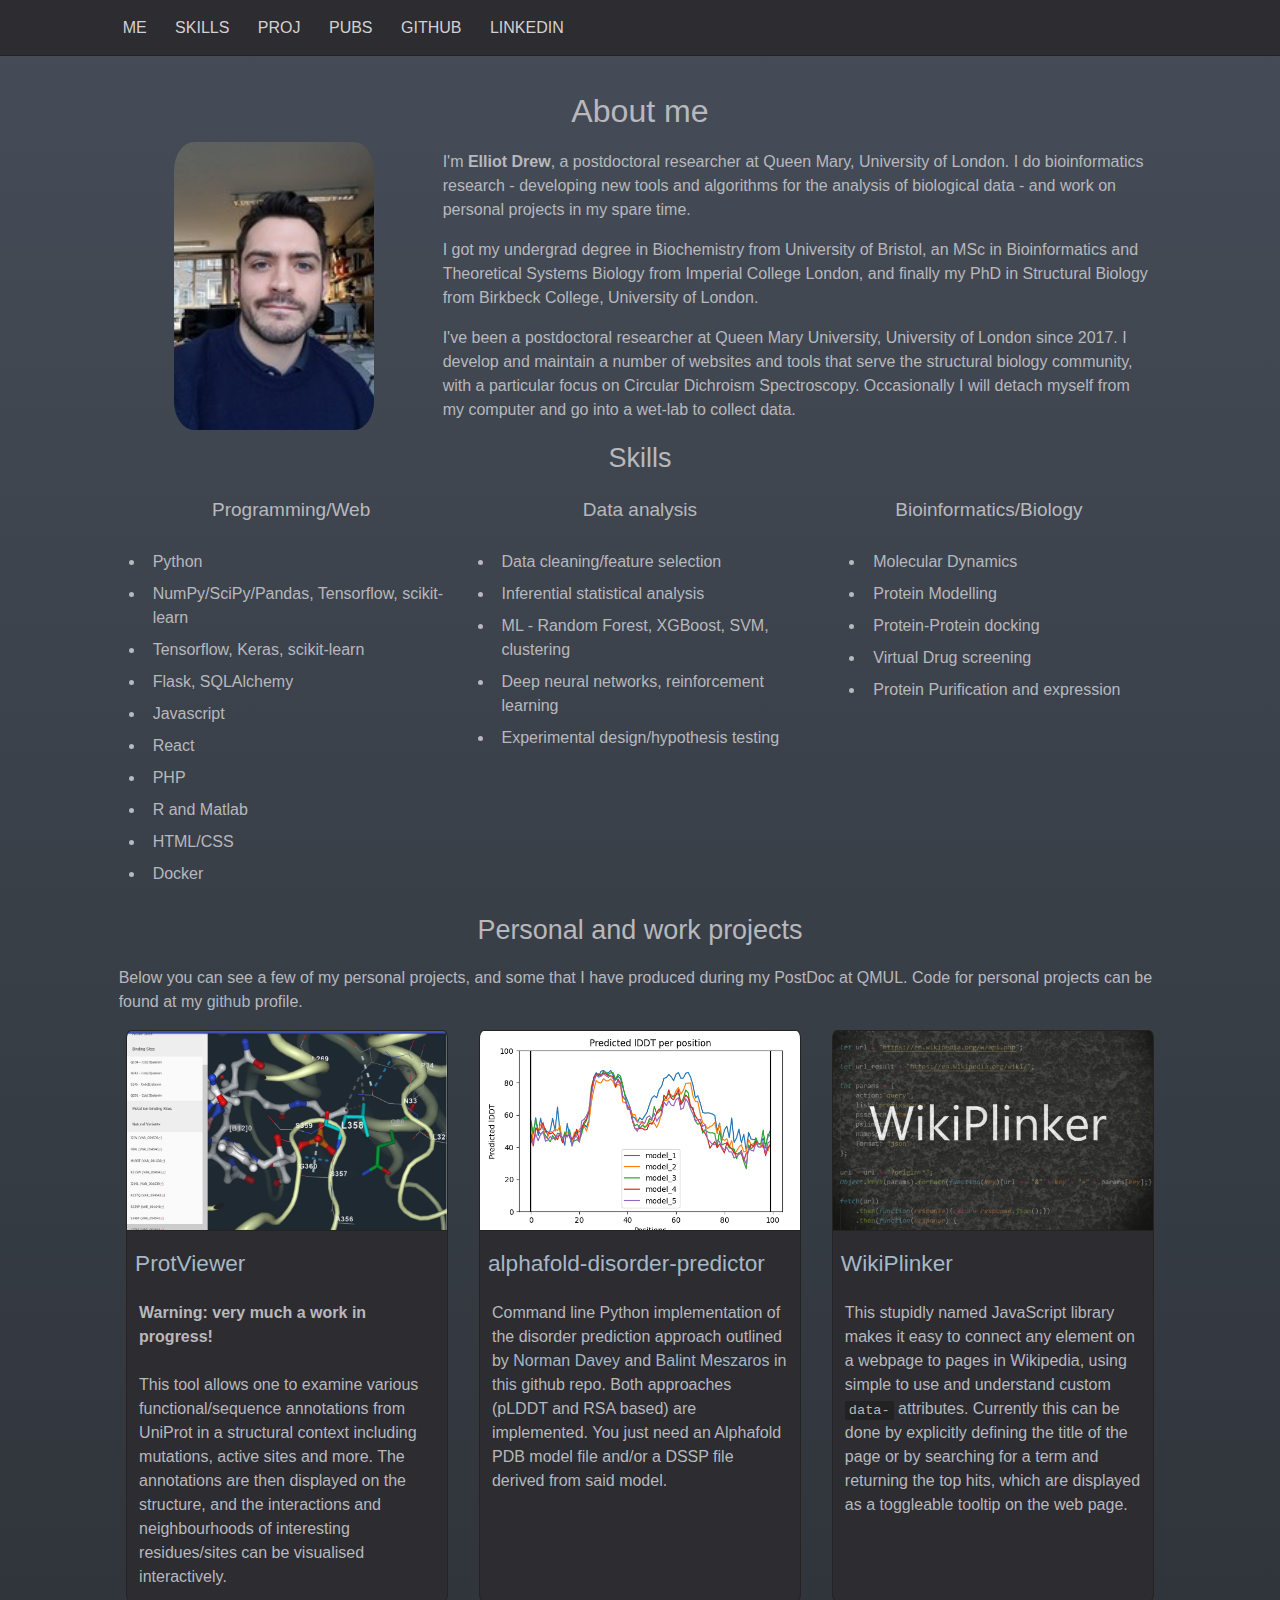
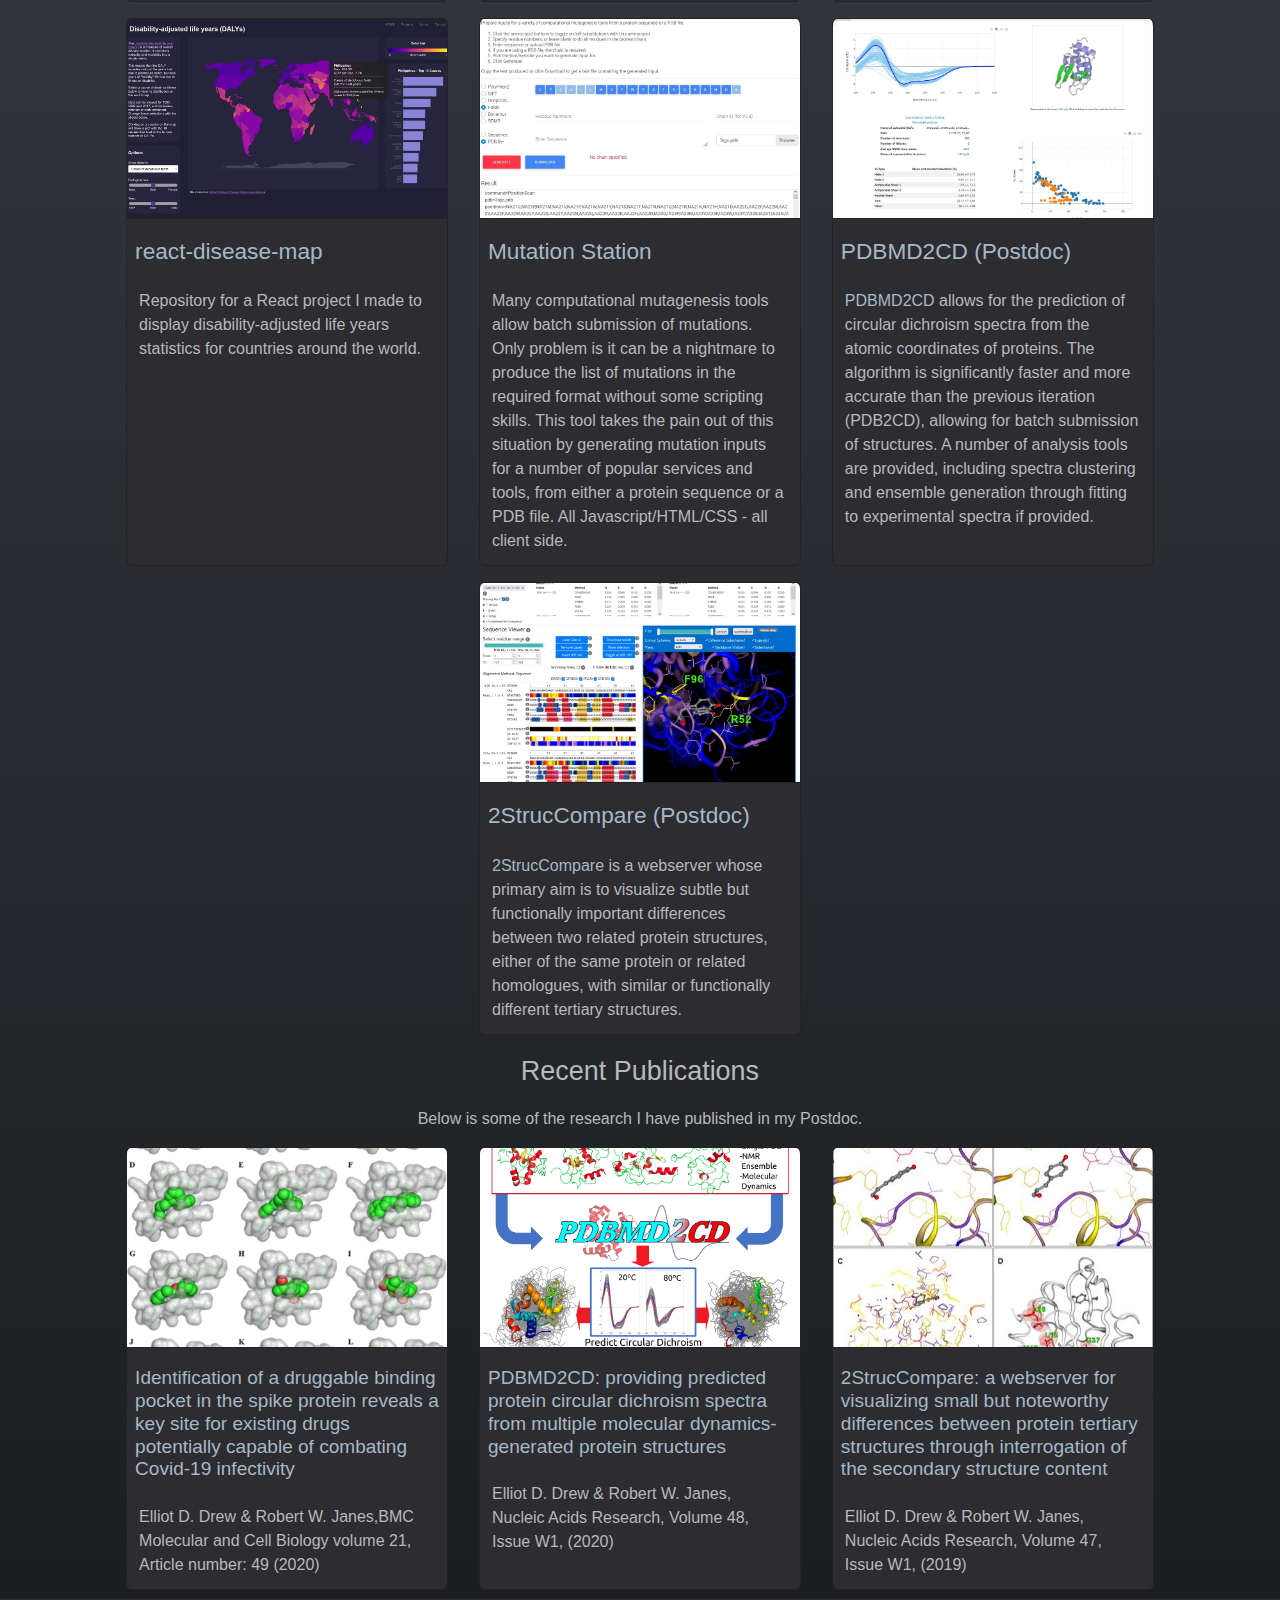
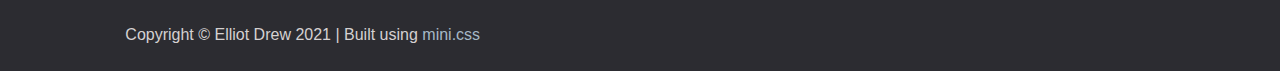
==== commit 700323b4: "added proj" ====
--- a/index.html
+++ b/index.html
@@ -5,7 +5,7 @@
   <meta charset="utf-8">
   <meta name="viewport" content="width=device-width, initial-scale=1">
 
-  <title>A Basic HTML5 Template</title>
+  <title>Elliot Drew</title>
   <meta name="description" content="Elliot Drew's Portfolio">
   <meta name="author" content="Elliot Drew">
 
@@ -245,6 +245,16 @@
           </p>
         </div>
         <div class="card">          
+            <img class="section media" src="images/disease.jpg" border="0" alt="">
+          <a href="https://github.com/elliot-drew/react-disease-map" target="_blank">
+          <h3 class="section double-padded">react-disease-map</h3>
+          </a>
+          <p class="section double-padded">
+            Repository for a React project I made to display disability-adjusted life years statistics for 
+            countries around the world. 
+          </p>
+        </div>
+        <div class="card">          
             <img class="section media" src="images/mutationstation_website.jpg" border="0" alt="">
           <a href="https://elliot-drew.github.io/mutation-station/" target="_blank">
           <h3 class="section double-padded">Mutation Station</h3>
--- a/styles.css
+++ b/styles.css
@@ -1,7 +1,7 @@
 .card  {
   align-self: stretch  !important;
   display: inline-table;
-
+  border-radius: 1.5%;
 }
 
 .section-header {
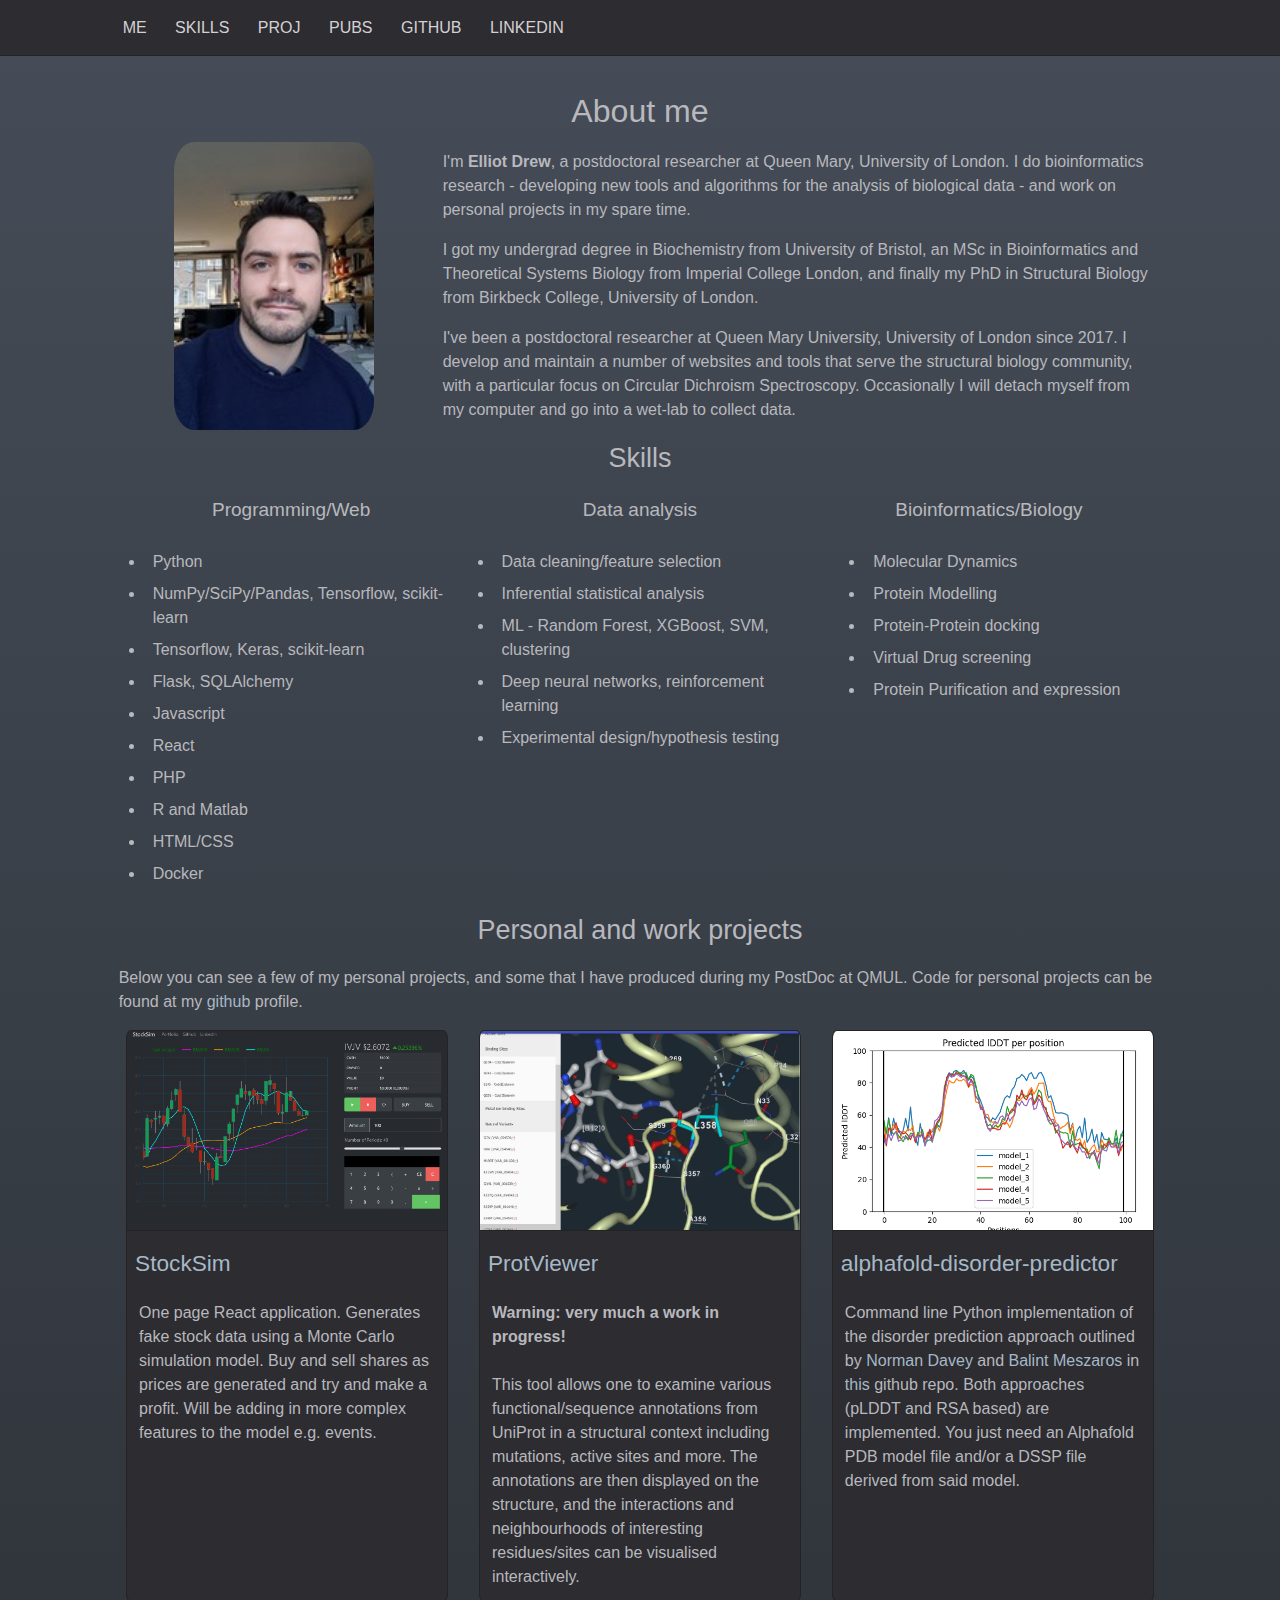
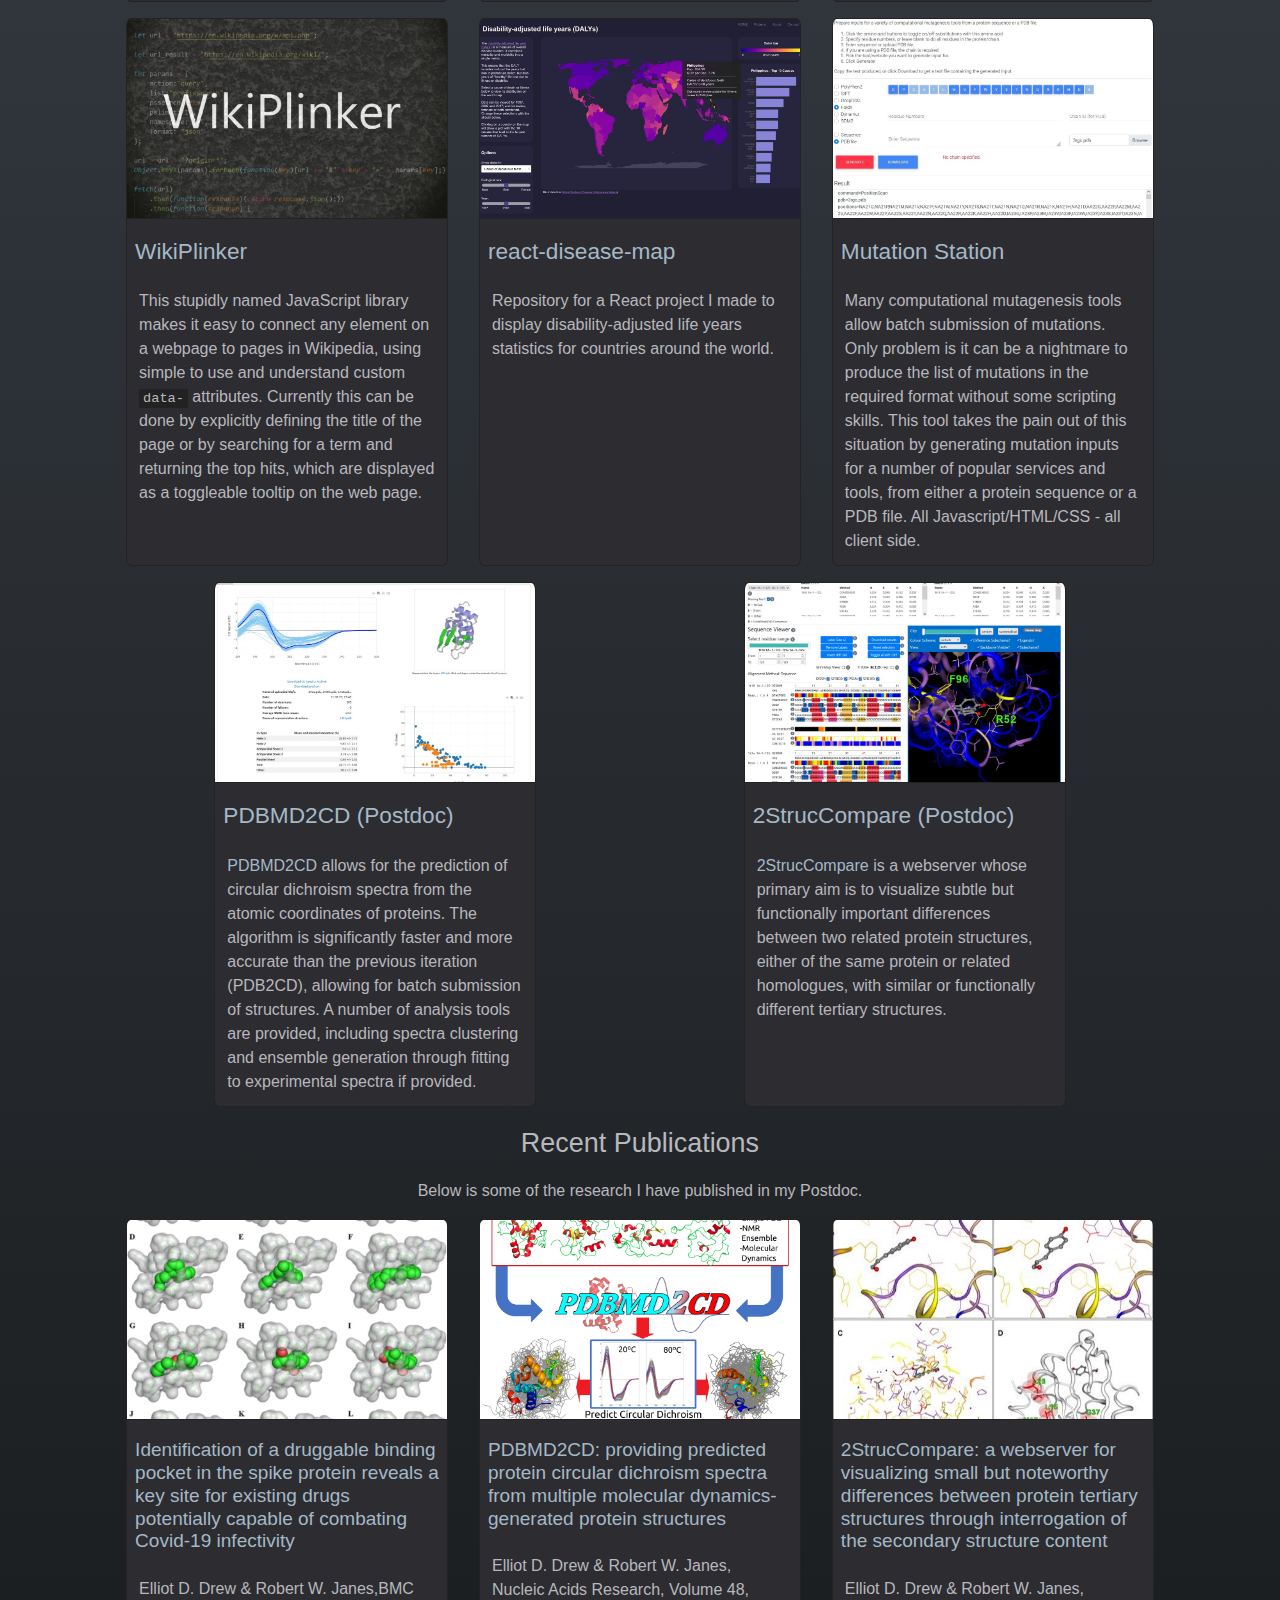
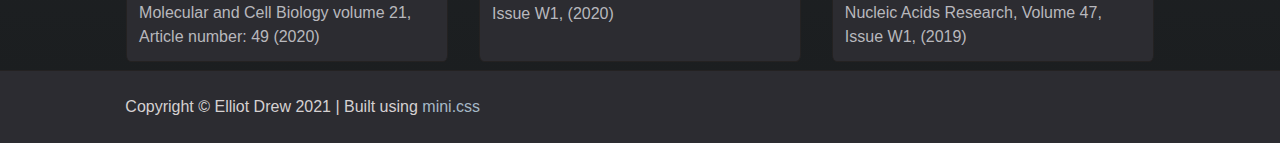
==== commit 76309d92: "Added StockSim info to index.html" ====
--- a/index.html
+++ b/index.html
@@ -208,6 +208,17 @@
       <!-- Add the extra style to make card spacing look better -->
       <div class="col-lg-offset-1 row" style="-webkit-justify-content: space-around; justify-content: space-around;">
         <div class="card">          
+            <img class="section media" src="images/stock-sim.png" border="0" alt="">
+          <a href="https://stoic-blackwell-776b1a.netlify.app/" target="_blank">
+          <h3 class="section double-padded">StockSim</h3>
+          </a>
+          <p class="section double-padded">
+          One page React application. Generates fake stock data using a Monte Carlo simulation model. Buy and sell shares as prices are generated
+          and try and make a profit. Will be adding in more complex features to the model e.g. events.
+          
+          </p>
+        </div>
+        <div class="card">          
             <img class="section media" src="images/protviewer_website.jpg" border="0" alt="">
           <a href="https://elliot-drew.github.io/protviewer/" target="_blank">
           <h3 class="section double-padded">ProtViewer</h3>
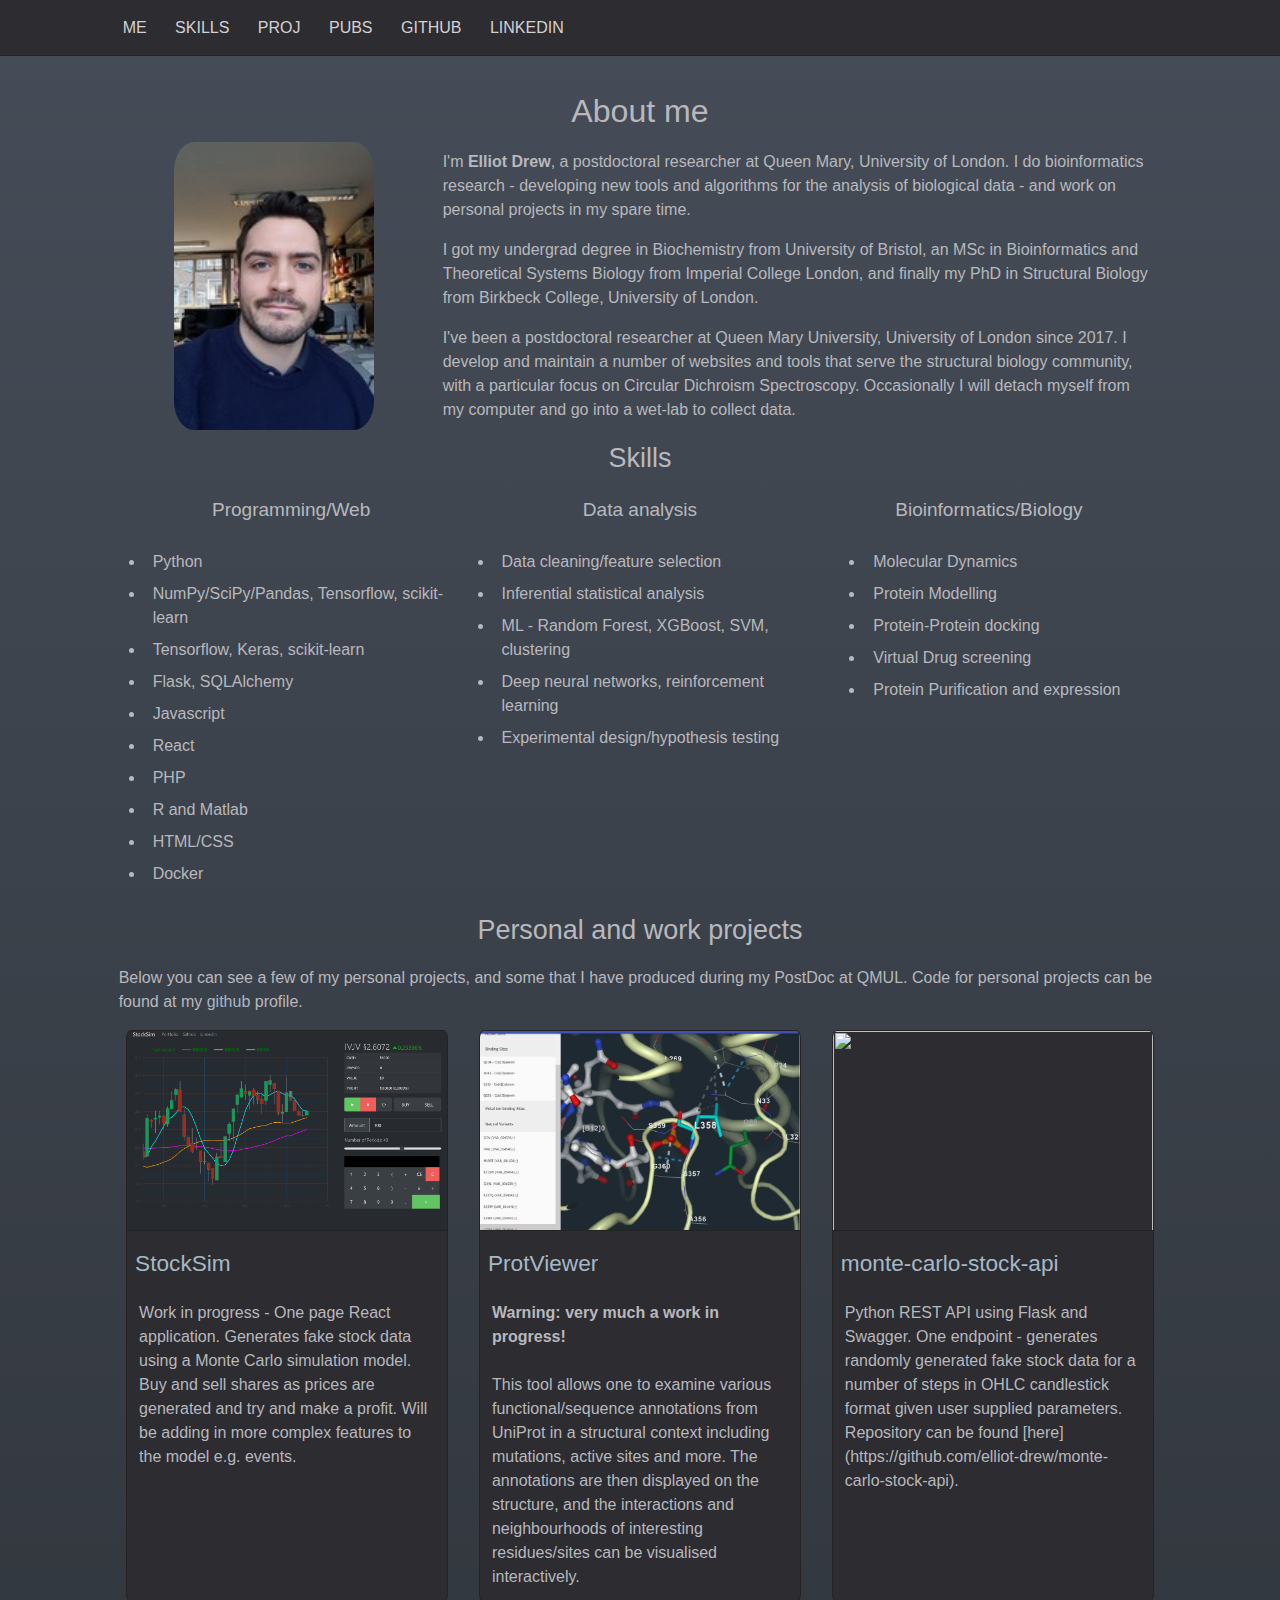
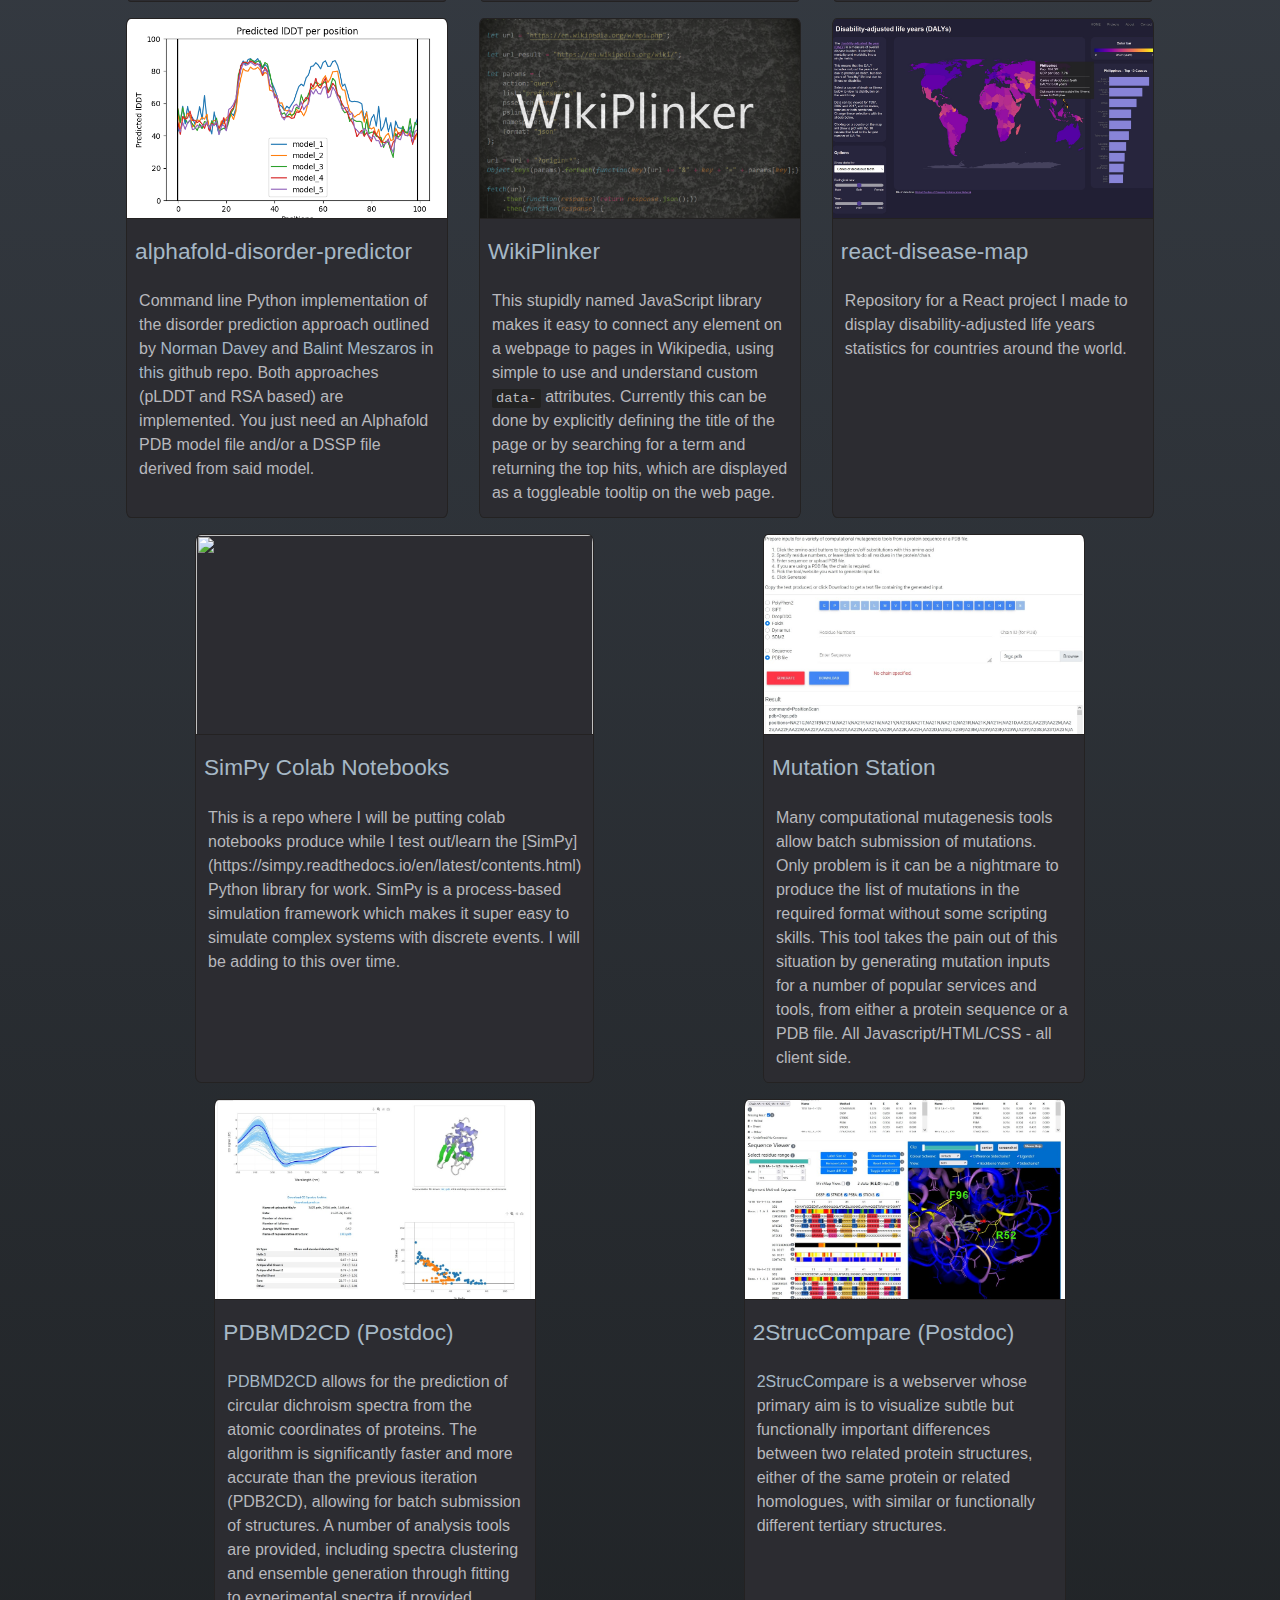
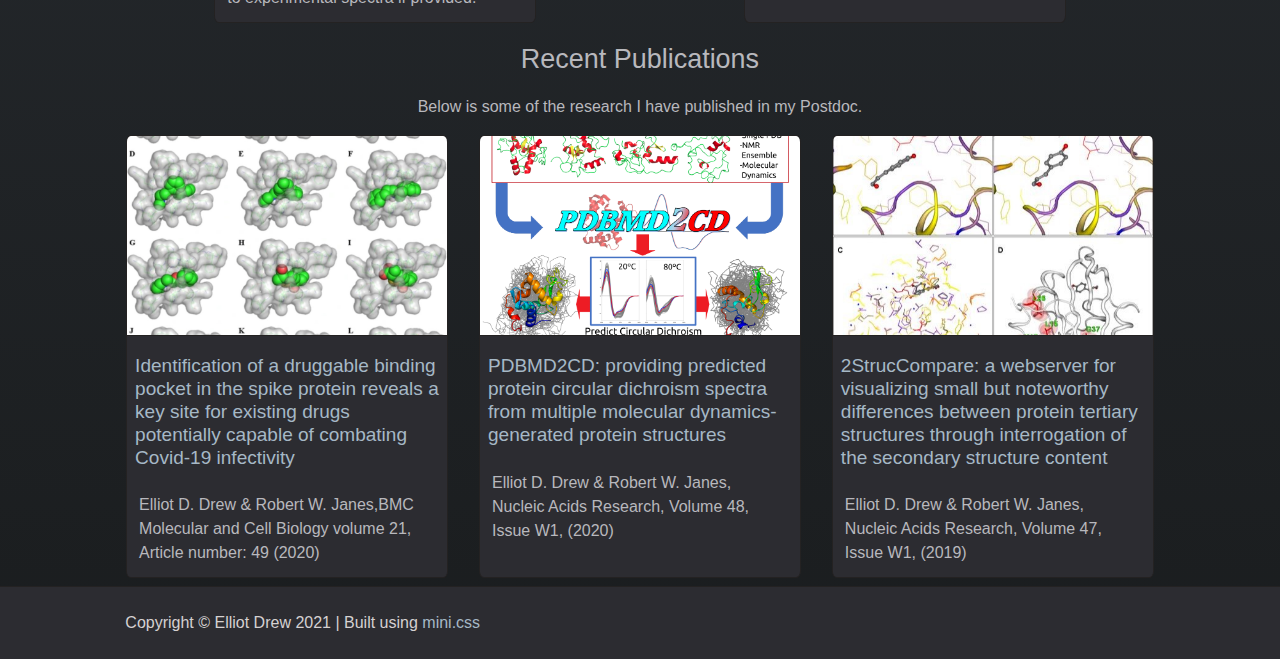
==== commit 95882073: "Update index.html" ====
--- a/index.html
+++ b/index.html
@@ -213,7 +213,7 @@
           <h3 class="section double-padded">StockSim</h3>
           </a>
           <p class="section double-padded">
-          One page React application. Generates fake stock data using a Monte Carlo simulation model. Buy and sell shares as prices are generated
+          Work in progress - One page React application. Generates fake stock data using a Monte Carlo simulation model. Buy and sell shares as prices are generated
           and try and make a profit. Will be adding in more complex features to the model e.g. events.
           
           </p>
@@ -232,6 +232,16 @@
           </p>
         </div>
         <div class="card">          
+            <img class="section media" src="images/flask-api.png" border="0" alt="">
+          <a href="https://github.com/elliot-drew/monte-carlo-stock-api" target="_blank">
+          <h3 class="section double-padded">monte-carlo-stock-api</h3>
+          </a>
+          <p class="section double-padded">
+          Python REST API using Flask and Swagger. One endpoint - generates randomly generated fake stock data for a number of steps in OHLC candlestick format given user supplied parameters.
+          Repository can be found [here](https://github.com/elliot-drew/monte-carlo-stock-api).
+          </p>
+        </div>
+        <div class="card">          
             <img class="section media" src="images/af-disorder-pred.png" border="0" alt="">
           <a href="https://github.com/elliot-drew/alphafold-disorder-prediction" target="_blank">
           <h3 class="section double-padded">alphafold-disorder-predictor</h3>
@@ -266,6 +276,16 @@
           </p>
         </div>
         <div class="card">          
+            <img class="section media" src="images/simpy-notebooks.png" border="0" alt="">
+          <a href="https://github.com/elliot-drew/simpy-notebooks" target="_blank">
+          <h3 class="section double-padded">SimPy Colab Notebooks</h3>
+          </a>
+          <p class="section double-padded">
+            This is a repo where I will be putting colab notebooks produce while I test out/learn the [SimPy](https://simpy.readthedocs.io/en/latest/contents.html) Python library for
+            work. SimPy is a process-based simulation framework which makes it super easy to simulate complex systems with discrete events. I will be adding to this over time.
+          </p>
+        </div>
+        <div class="card">          
             <img class="section media" src="images/mutationstation_website.jpg" border="0" alt="">
           <a href="https://elliot-drew.github.io/mutation-station/" target="_blank">
           <h3 class="section double-padded">Mutation Station</h3>
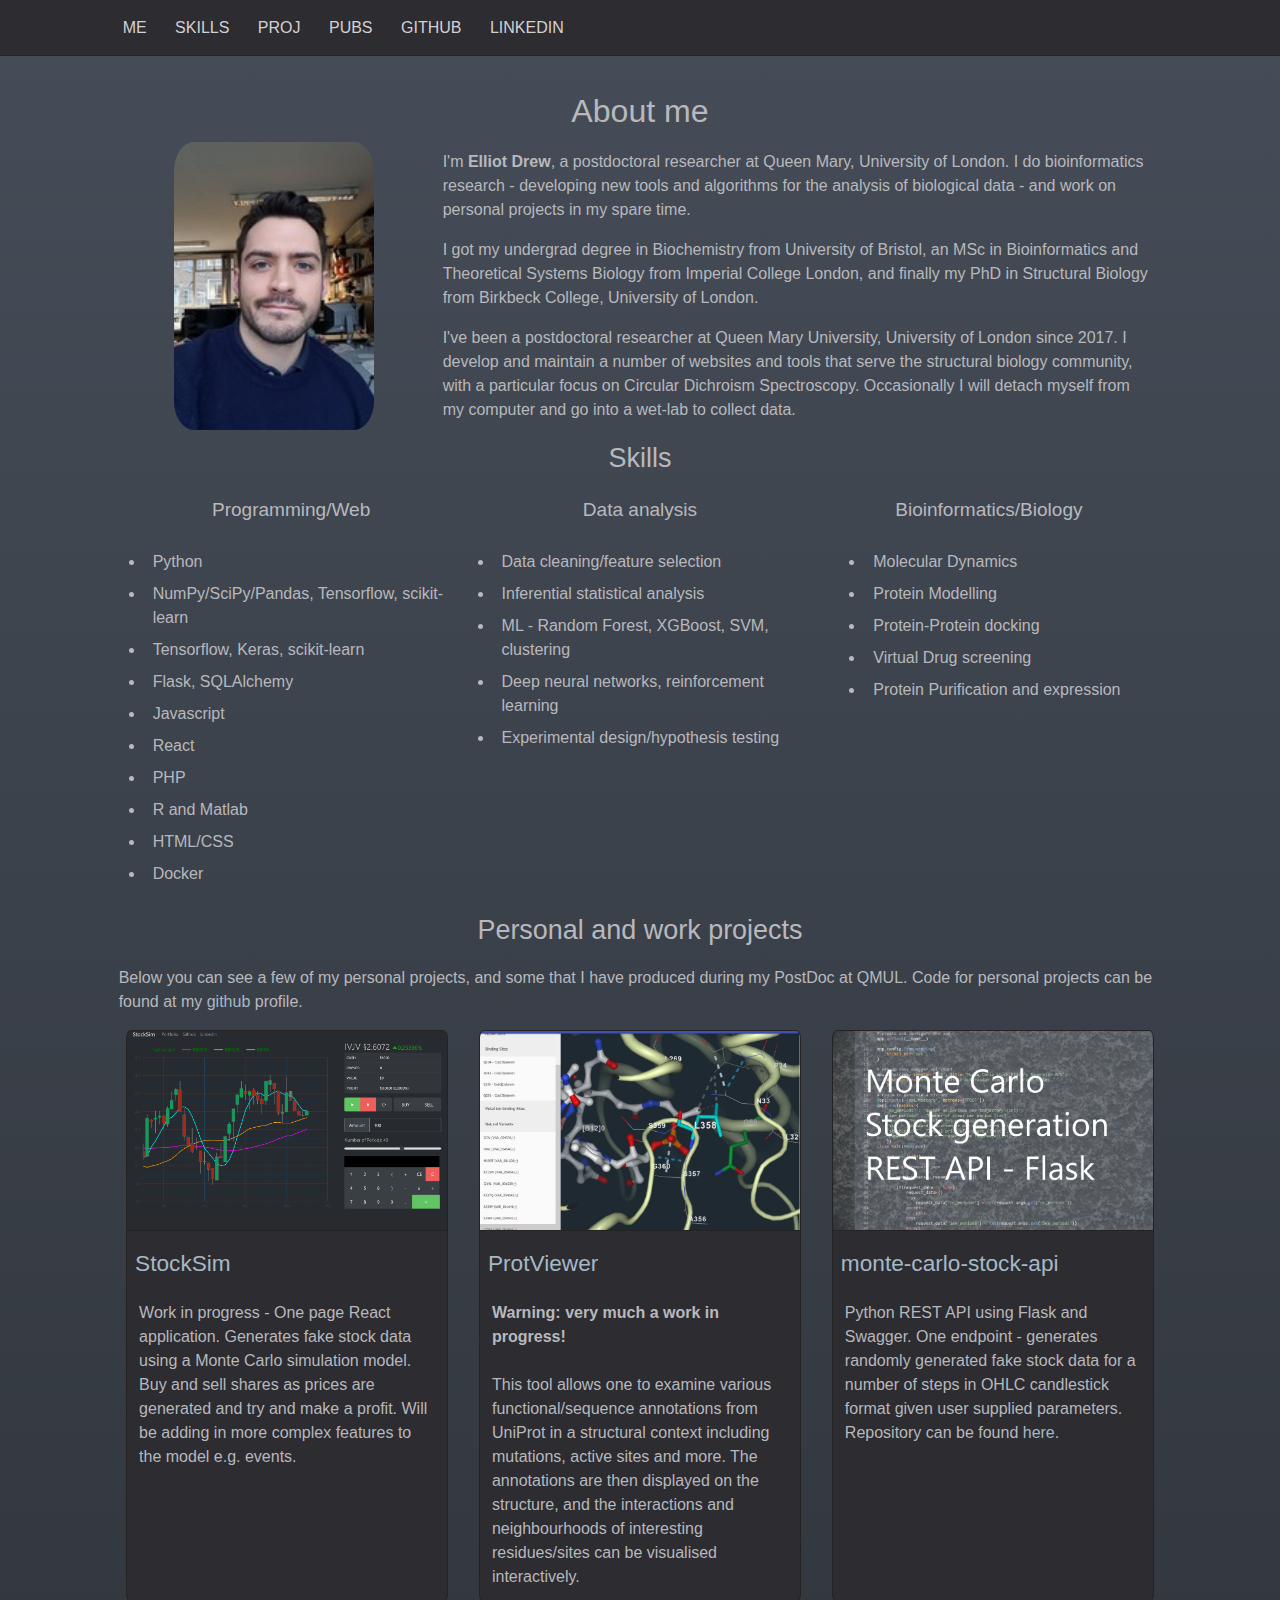
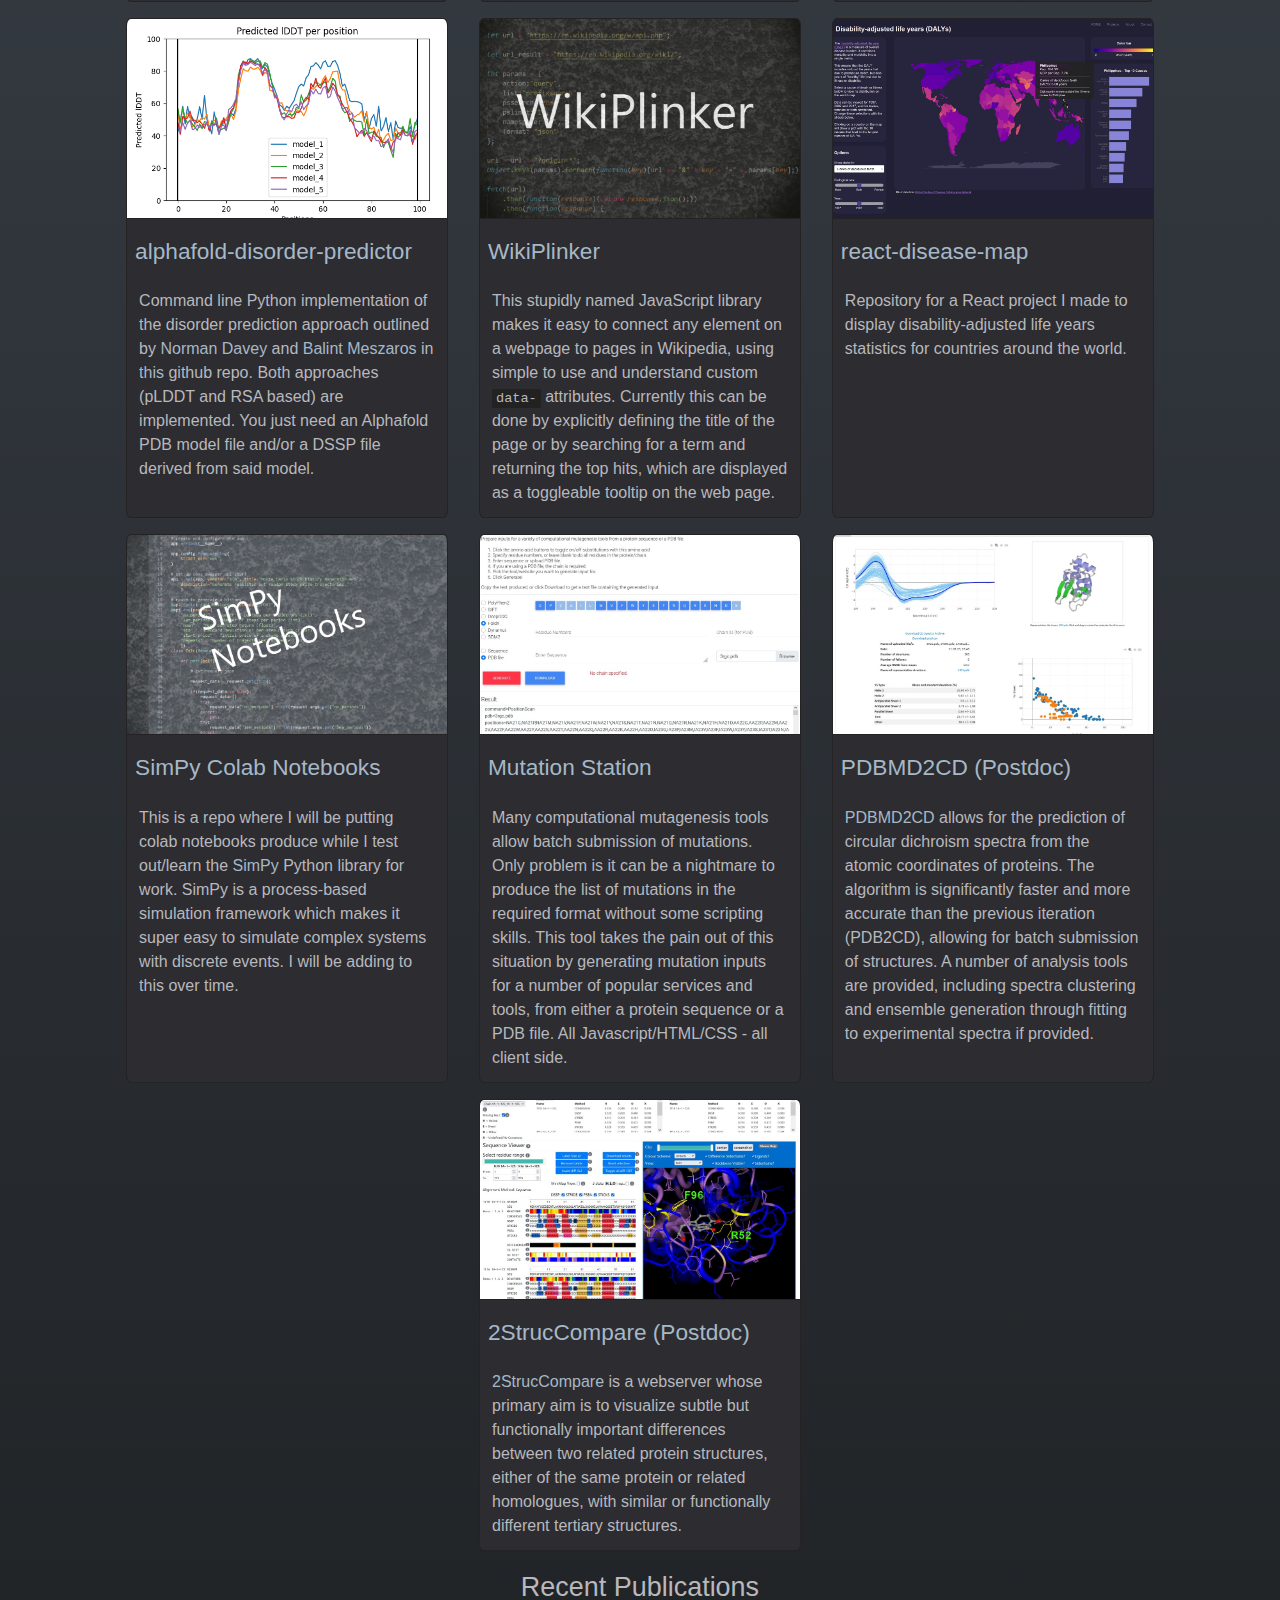
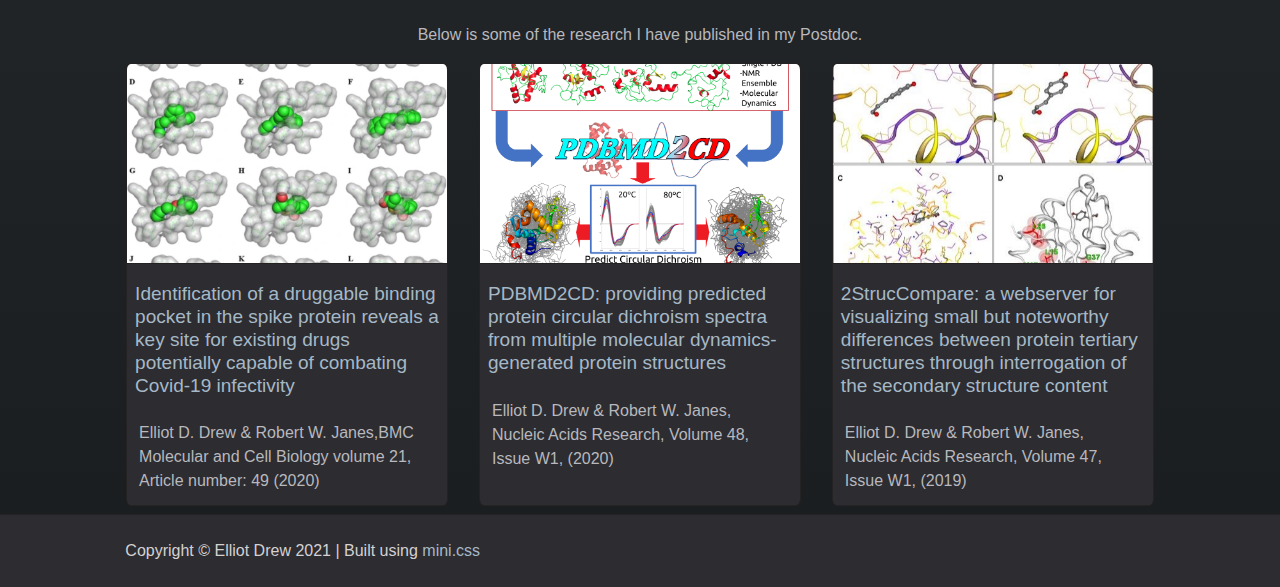
==== commit 33de46a2: "Update index.html" ====
--- a/index.html
+++ b/index.html
@@ -238,7 +238,7 @@
           </a>
           <p class="section double-padded">
           Python REST API using Flask and Swagger. One endpoint - generates randomly generated fake stock data for a number of steps in OHLC candlestick format given user supplied parameters.
-          Repository can be found [here](https://github.com/elliot-drew/monte-carlo-stock-api).
+            Repository can be found <a href="https://github.com/elliot-drew/monte-carlo-stock-api">here</a>.
           </p>
         </div>
         <div class="card">          
@@ -281,7 +281,7 @@
           <h3 class="section double-padded">SimPy Colab Notebooks</h3>
           </a>
           <p class="section double-padded">
-            This is a repo where I will be putting colab notebooks produce while I test out/learn the [SimPy](https://simpy.readthedocs.io/en/latest/contents.html) Python library for
+            This is a repo where I will be putting colab notebooks produce while I test out/learn the <a href="https://simpy.readthedocs.io/en/latest/contents.html">SimPy</a> Python library for
             work. SimPy is a process-based simulation framework which makes it super easy to simulate complex systems with discrete events. I will be adding to this over time.
           </p>
         </div>
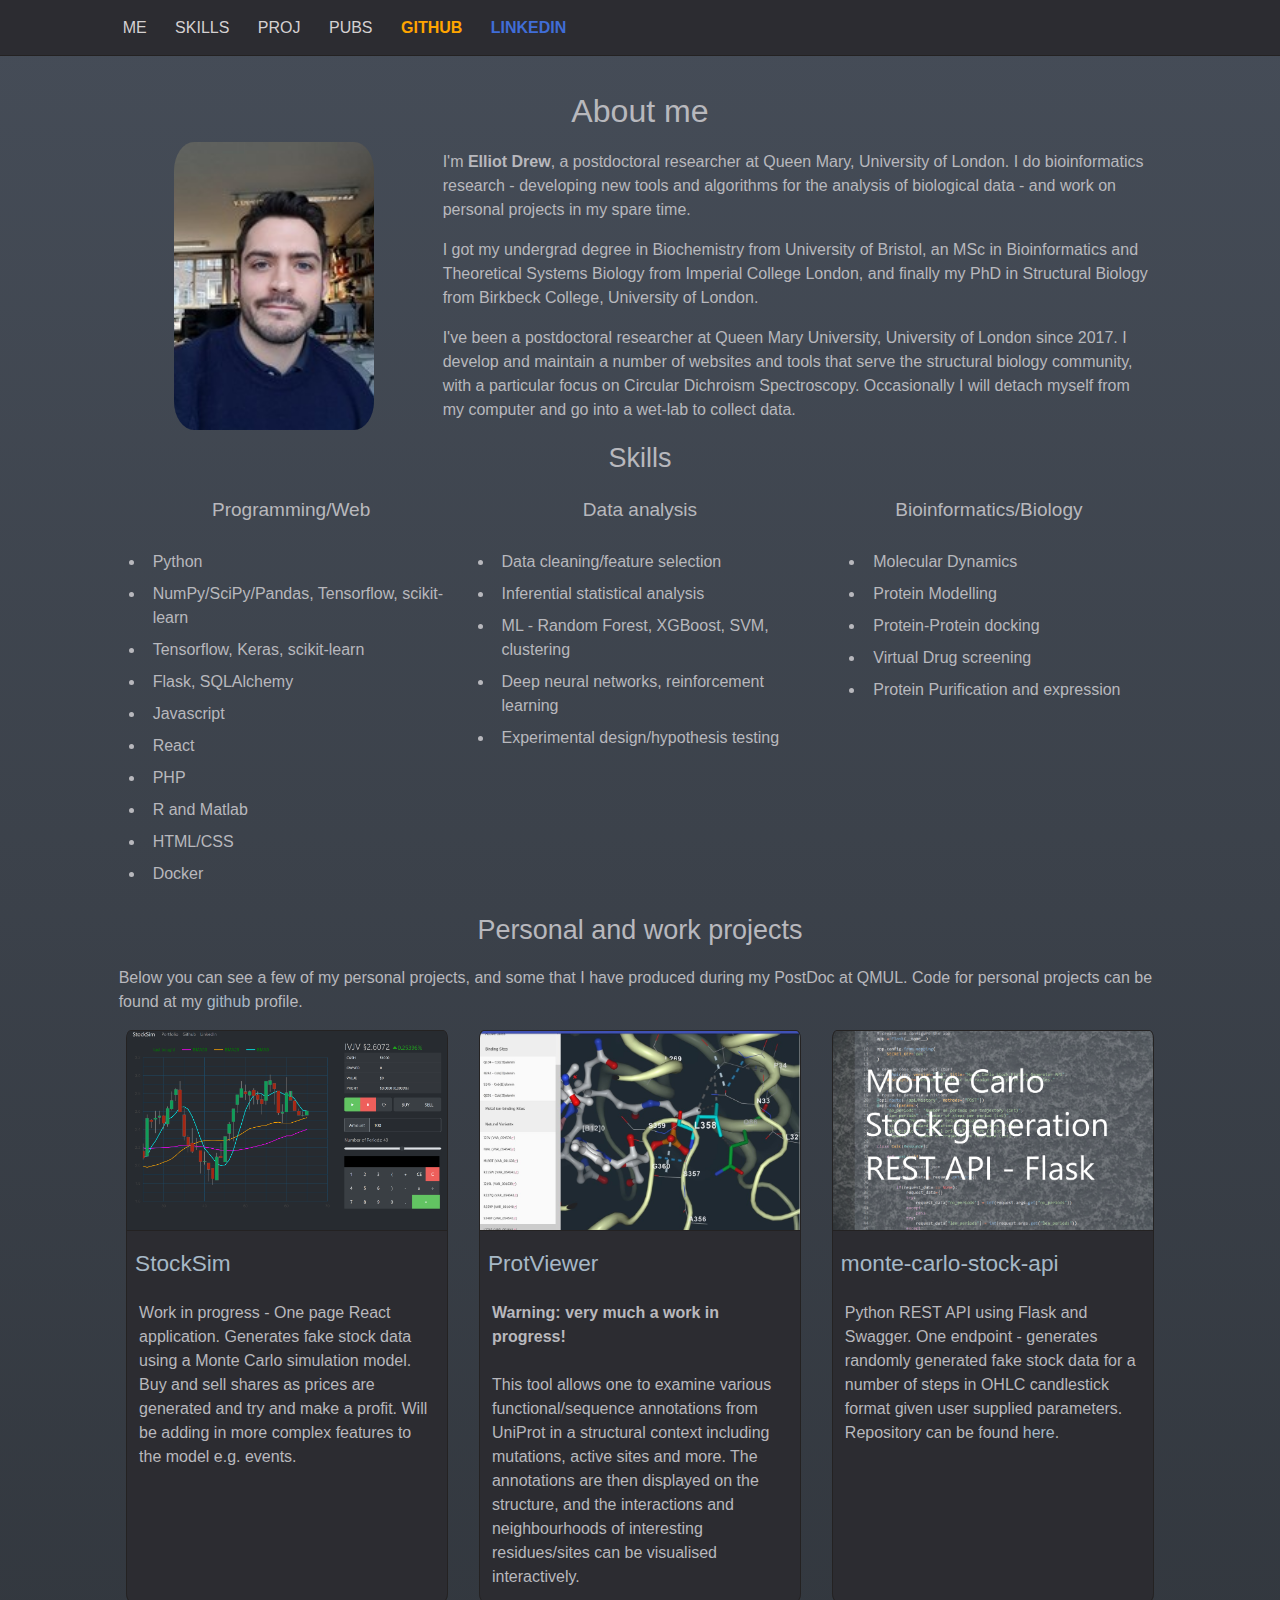
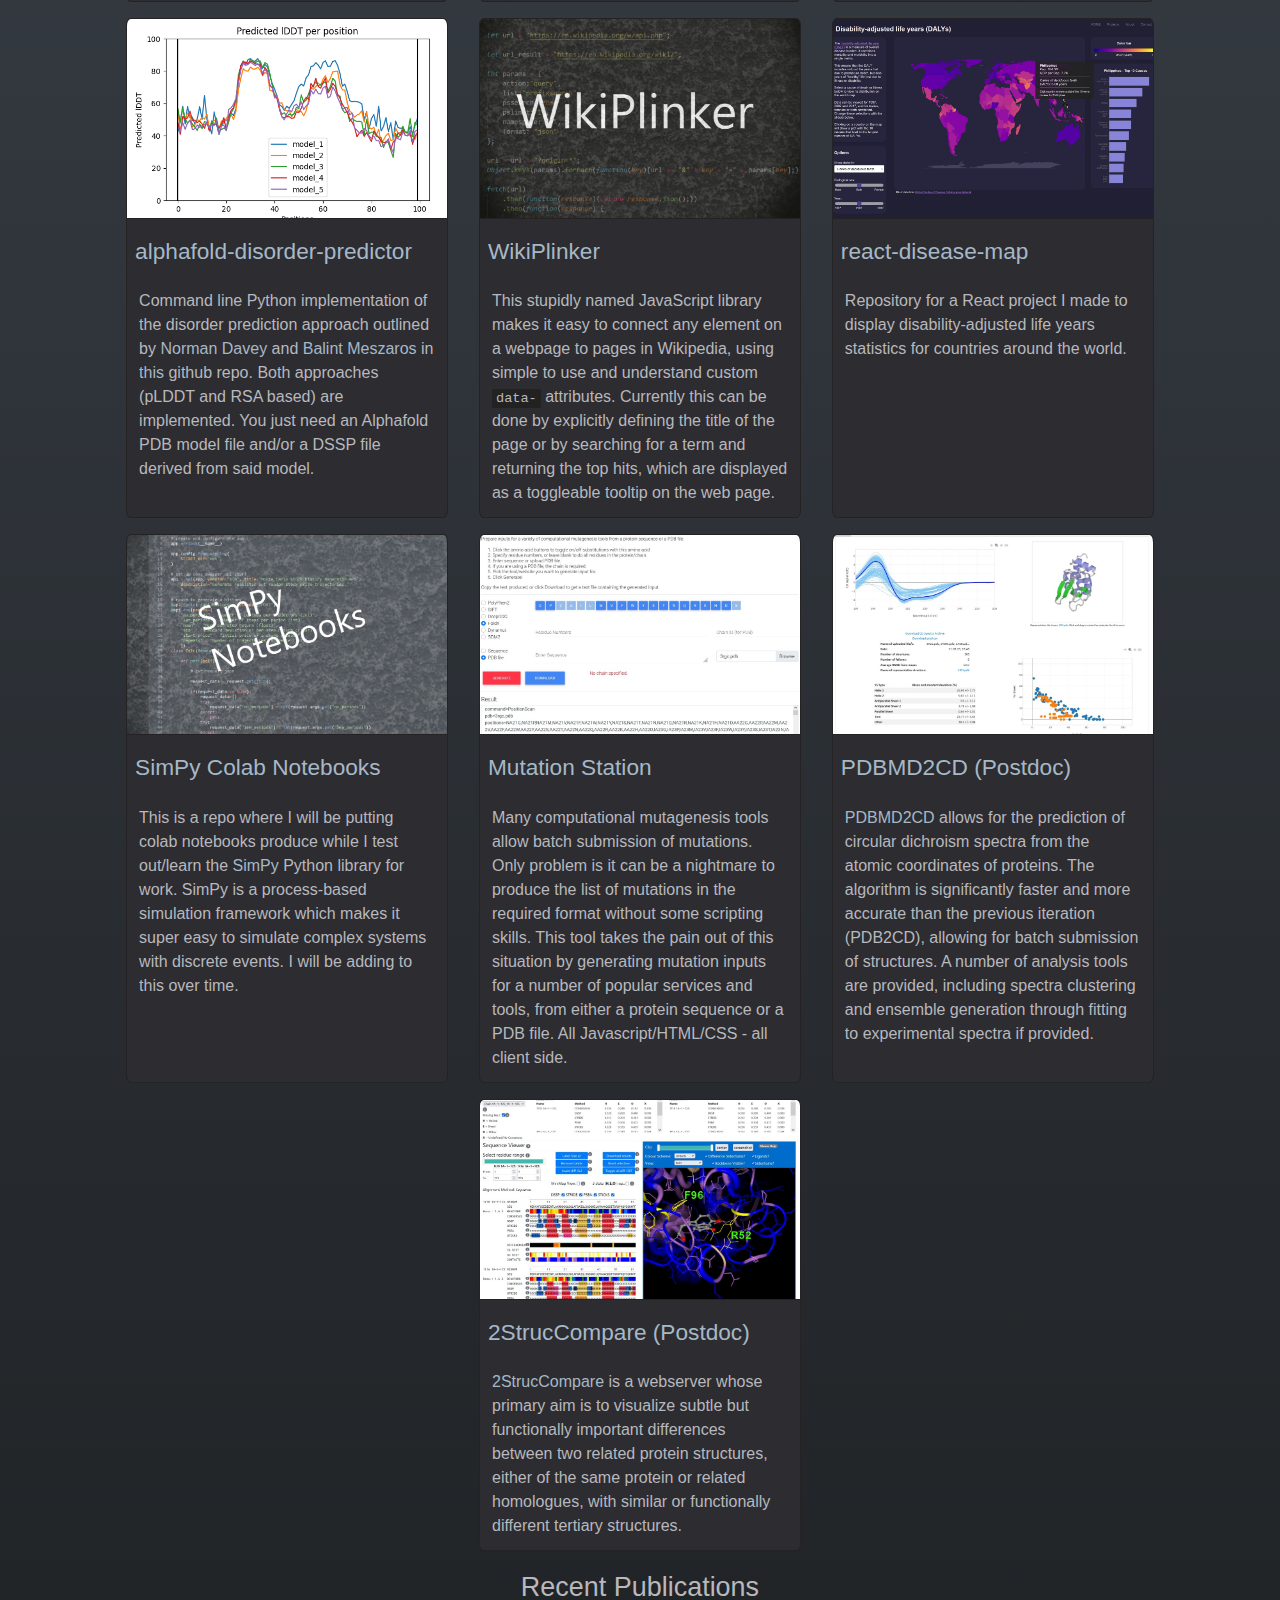
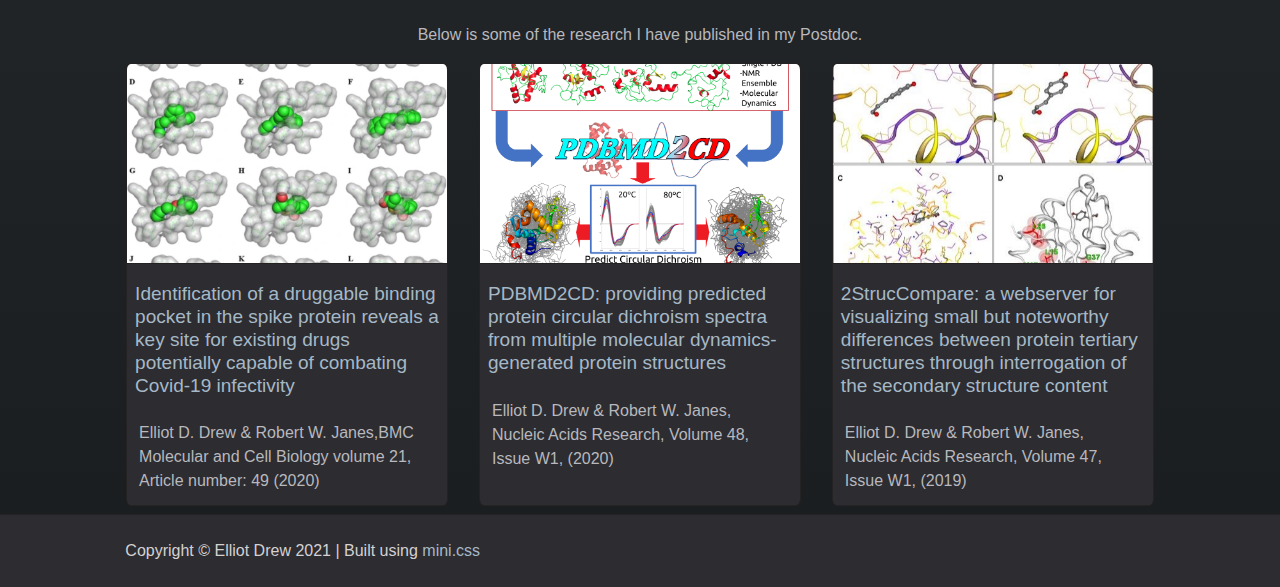
==== commit 71400ea2: "Update index.html" ====
--- a/index.html
+++ b/index.html
@@ -32,8 +32,8 @@
       <a href="#skills" role="button">Skills</a>
       <a href="#projects" role="button">Proj</a>
       <a href="#pubs" role="button">Pubs</a>
-      <a href="https://github.com/elliot-drew" role="button" target="_blank">Github</a>
-      <a href="https://www.linkedin.com/in/elliot-drew-bio/" role="button" target="_blank">LinkedIn</a>
+      <a href="https://github.com/elliot-drew" role="button" target="_blank" style="font-weight:bold;color:orange">Github</a>
+      <a href="https://www.linkedin.com/in/elliot-drew-bio/" role="button" target="_blank" style="font-weight:bold;color:#406dd7">LinkedIn</a>
     </div>
   </header>
   <br />
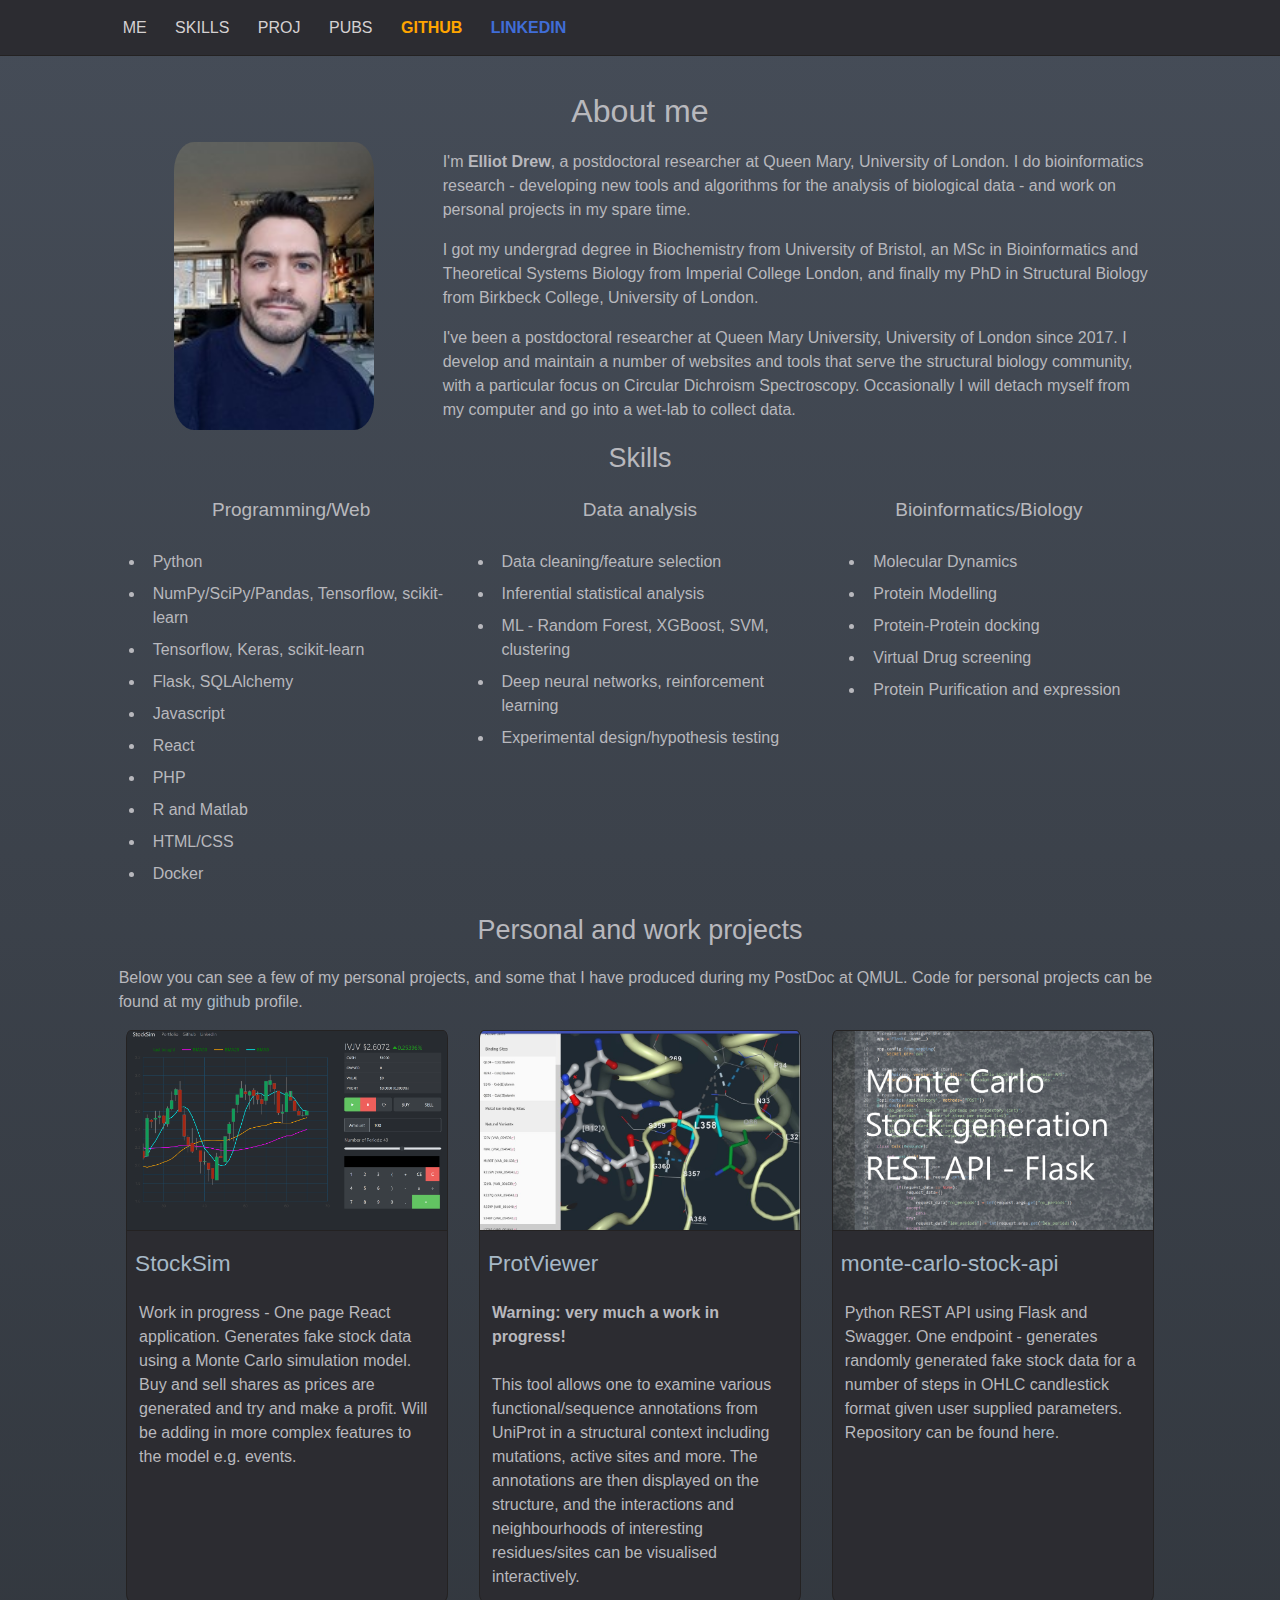
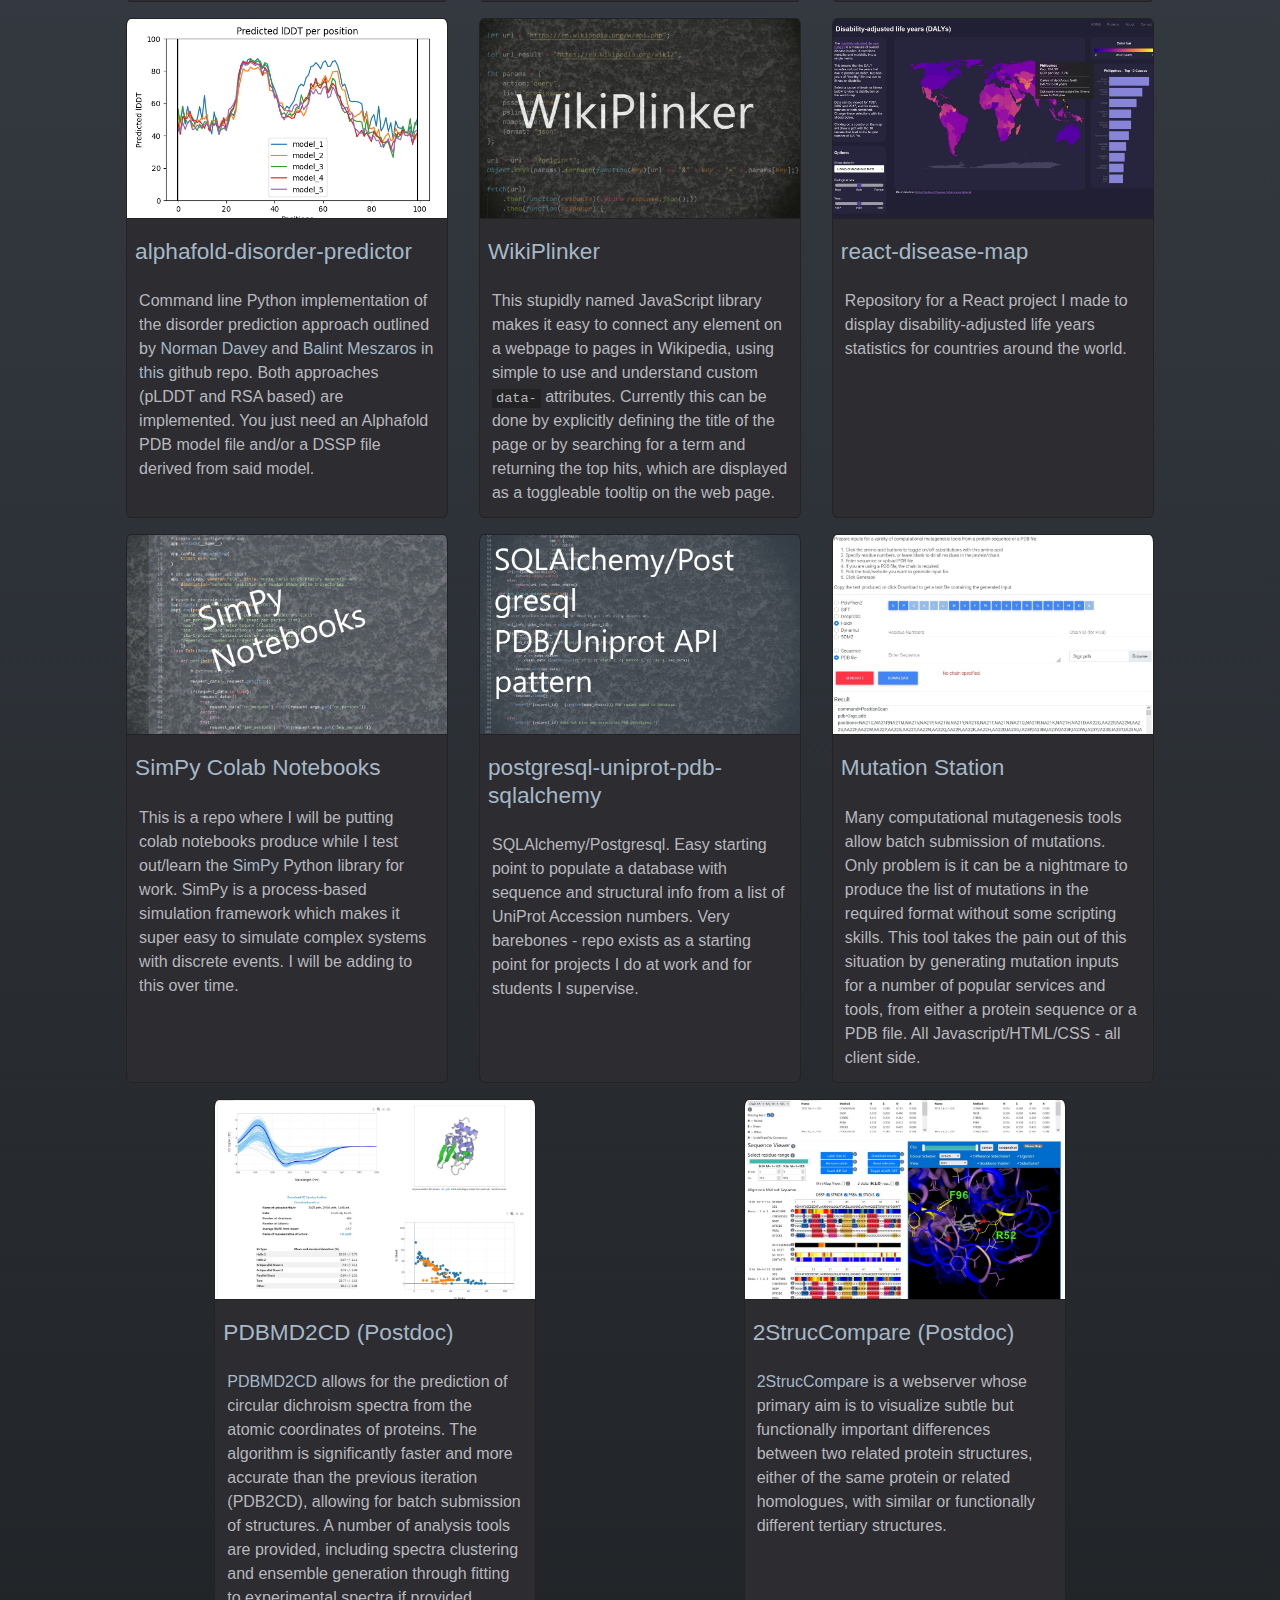
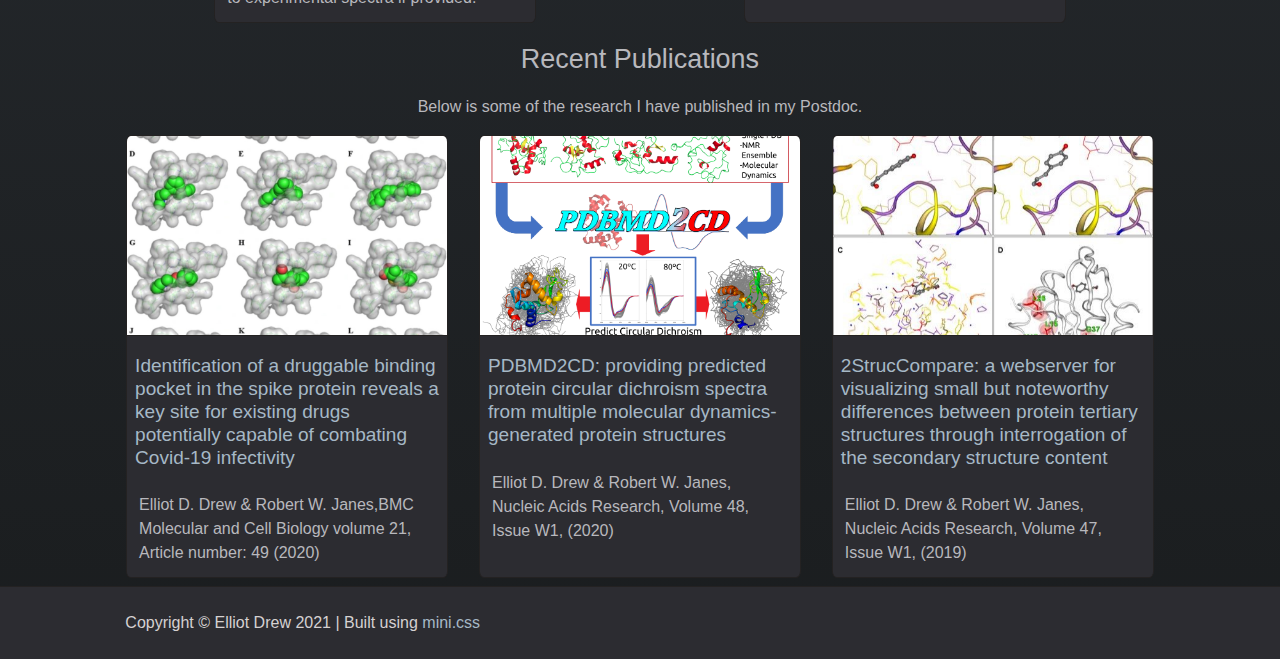
==== commit 026603bf: "Update index.html" ====
--- a/index.html
+++ b/index.html
@@ -286,6 +286,16 @@
           </p>
         </div>
         <div class="card">          
+            <img class="section media" src="images/postgre.png" border="0" alt="">
+          <a href="https://github.com/elliot-drew/postgresql-uniprot-pdb-sqlalchemy" target="_blank">
+          <h3 class="section double-padded">postgresql-uniprot-pdb-sqlalchemy</h3>
+          </a>
+          <p class="section double-padded">
+            SQLAlchemy/Postgresql. Easy starting point to populate a database with sequence and structural info from a list of UniProt Accession numbers. Very barebones - repo exists
+            as a starting point for projects I do at work and for students I supervise.
+          </p>
+        </div>
+        <div class="card">          
             <img class="section media" src="images/mutationstation_website.jpg" border="0" alt="">
           <a href="https://elliot-drew.github.io/mutation-station/" target="_blank">
           <h3 class="section double-padded">Mutation Station</h3>
